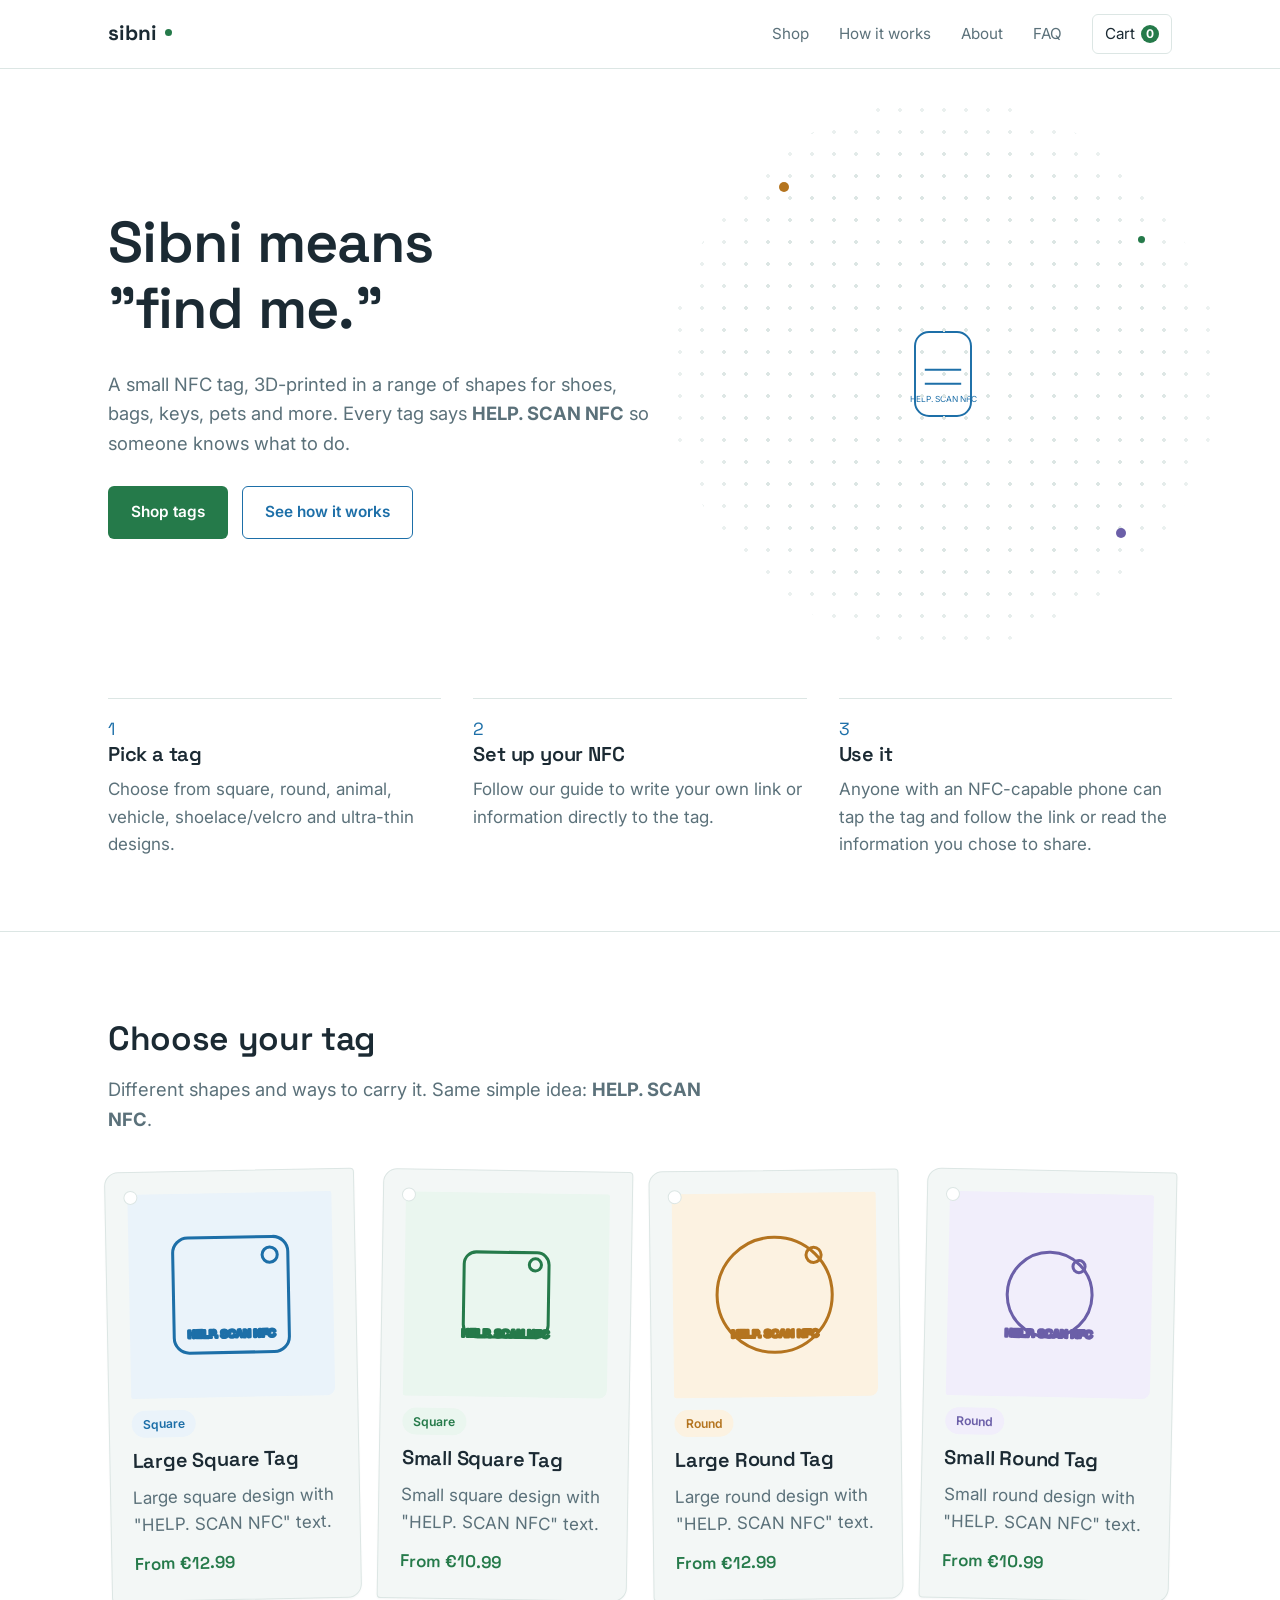
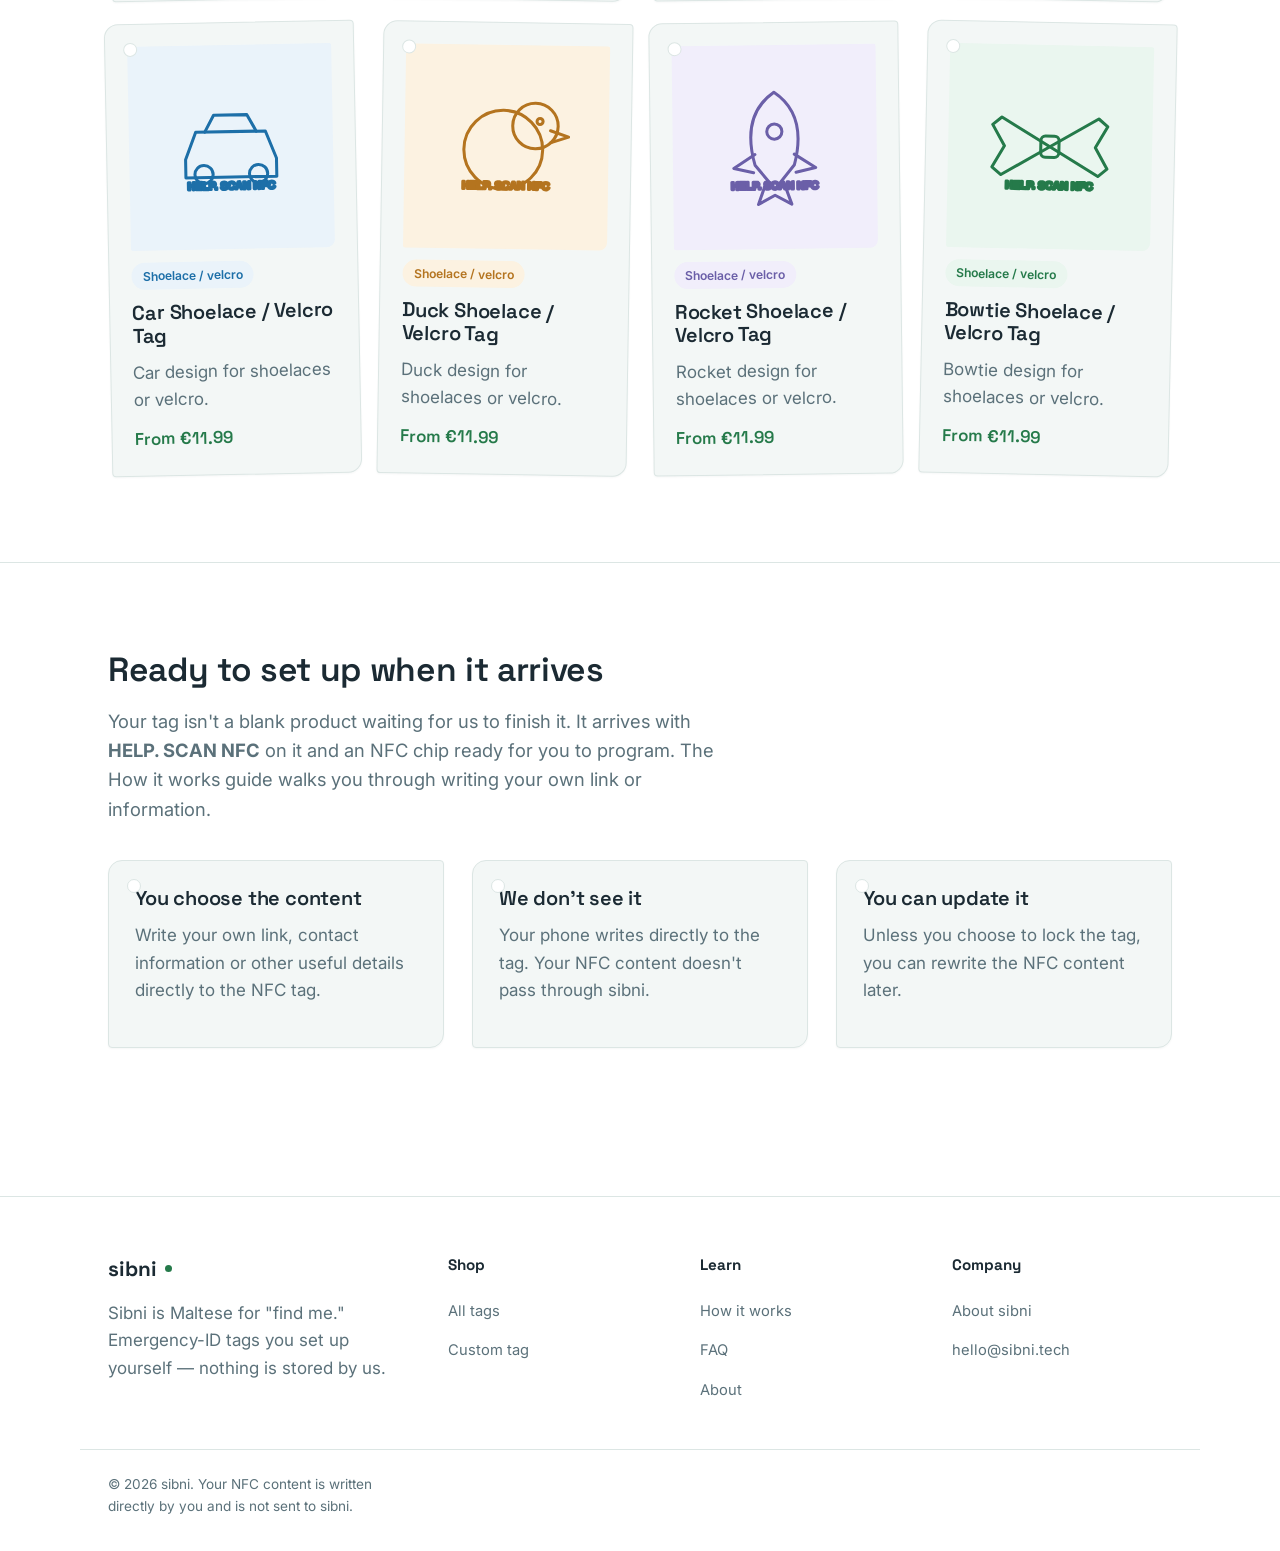
==== index.html @ 5ccbef4e "fixed theme" ====
<!doctype html>
<html lang="en">
<head>
<meta charset="utf-8"><meta name="viewport" content="width=device-width, initial-scale=1">
<title>sibni — emergency ID tags that find you</title>
<meta name="description" content="3D-printed emergency NFC tags in a range of shapes and attachment styles. Set up your own link or emergency information.">
<link rel="preconnect" href="https://fonts.googleapis.com">
<link href="https://fonts.googleapis.com/css2?family=Space+Grotesk:wght@500;600;700&family=Inter:wght@400;500;600;700&display=swap" rel="stylesheet">
<link rel="stylesheet" href="css/style.css"><link rel="stylesheet" href="css/sibni-update.css">
</head><body>
<header class="nav"><div class="wrap"><a href="index.html" class="wordmark">sibni<span class="dot"></span></a><button class="nav-toggle" aria-label="Toggle menu">☰</button>
<nav class="nav-links"><a href="products.html">Shop</a><a href="how-to.html">How it works</a><a href="about.html">About</a><a href="faq.html">FAQ</a><a href="cart.html" class="cart-link">Cart <span class="cart-count" data-cart-count>0</span></a></nav></div></header>

<section class="hero"><div class="wrap"><div>
<h1>Sibni means<br>"find me."</h1>
<p class="lede">A small NFC tag, 3D-printed in a range of shapes for shoes, bags, keys, pets and more. Every tag says <strong>HELP. SCAN NFC</strong> so someone knows what to do.</p>
<div class="hero-cta"><a href="products.html" class="btn btn-primary">Shop tags</a><a href="how-to.html" class="btn btn-ghost">See how it works</a></div>
</div><div class="hero-art" aria-hidden="true"><span class="hero-dot d1"></span><span class="hero-dot d2"></span><span class="hero-dot d3"></span><span class="ping-ring r1"></span><span class="ping-ring r2"></span><span class="ping-ring r3"></span>
<svg viewBox="0 0 100 100" width="140" height="140" stroke="currentColor" fill="none" stroke-width="1.4" style="color:var(--blue)"><rect x="30" y="20" width="40" height="60" rx="10"/><path d="M37 47 H63 M37 57 H63"/><text x="50" y="70" text-anchor="middle" font-size="6" fill="currentColor" stroke="none">HELP. SCAN NFC</text></svg>
</div></div></section>

<section class="section-tight"><div class="wrap"><ul class="steps-mini">
<li><div class="num">1</div><h3>Pick a tag</h3><p>Choose from square, round, animal, vehicle, shoelace/velcro and ultra-thin designs.</p></li>
<li><div class="num">2</div><h3>Set up your NFC</h3><p>Follow our guide to write your own link or information directly to the tag.</p></li>
<li><div class="num">3</div><h3>Use it</h3><p>Anyone with an NFC-capable phone can tap the tag and follow the link or read the information you chose to share.</p></li>
</ul></div></section><hr class="divider">

<section class="section"><div class="wrap"><h2>Choose your tag</h2><p class="lede" style="margin-bottom:36px;">Different shapes and ways to carry it. Same simple idea: <strong>HELP. SCAN NFC</strong>.</p><div class="tag-grid" id="home-product-grid"></div></div></section>

<hr class="divider"><section class="section"><div class="wrap"><h2>Ready to set up when it arrives</h2><p class="lede" style="margin-bottom:36px;">Your tag isn't a blank product waiting for us to finish it. It arrives with <strong>HELP. SCAN NFC</strong> on it and an NFC chip ready for you to program. The <a href="how-to.html">How it works</a> guide walks you through writing your own link or information.</p>
<div class="trust-grid"><div class="tag-card"><h3>You choose the content</h3><p>Write your own link, contact information or other useful details directly to the NFC tag.</p></div>
<div class="tag-card"><h3>We don't see it</h3><p>Your phone writes directly to the tag. Your NFC content doesn't pass through sibni.</p></div>
<div class="tag-card"><h3>You can update it</h3><p>Unless you choose to lock the tag, you can rewrite the NFC content later.</p></div></div></div></section>

<footer class="footer"><div class="wrap"><div><div class="wordmark">sibni<span class="dot"></span></div><p style="margin-top:14px; max-width:32ch;">Sibni is Maltese for "find me." Emergency-ID tags you set up yourself — nothing is stored by us.</p></div>
<div><h4>Shop</h4><ul><li><a href="products.html">All tags</a></li><li><a href="product.html?id=custom">Custom tag</a></li></ul></div>
<div><h4>Learn</h4><ul><li><a href="how-to.html">How it works</a></li><li><a href="faq.html">FAQ</a></li><li><a href="about.html">About</a></li></ul></div>
<div><h4>Company</h4><ul><li><a href="about.html">About sibni</a></li><li><a href="mailto:hello@sibni.tech">hello@sibni.tech</a></li></ul></div></div>
<div class="wrap foot-note">© 2026 sibni. Your NFC content is written directly by you and is not sent to sibni.</div></footer>
<script src="js/products.js"></script><script src="cart.js"></script>
<script>const grid=document.getElementById("home-product-grid");Object.entries(CATALOG).slice(0,8).forEach(([id,p])=>{grid.innerHTML+=`<a class="tag-card" href="product.html?id=${encodeURIComponent(id)}"><div class="art tint-${p.tint}">${productIcon(p.icon)}</div><span class="chip tint-${p.tint}">${p.badge}</span><h3>${p.name}</h3><p style="margin:0;">${p.tagline}</p><span class="price">From ${money(Math.min(...p.options.map(o=>o.price)))}</span></a>`});</script>
</body></html>
---- css/style.css ----
:root{--ink:#fff;--panel:#f3f7f6;--panel-2:#e7f1ee;--line:#dce6e4;--text:#1b2a33;--text-dim:#5b717a;--signal:#257a4a;--signal-ink:#fff;--blue:#1d6fa8;--danger:#c1382c;--danger-bg:#fdeceb;--tint-blue-bg:#eaf3fa;--tint-blue-fg:#1d6fa8;--tint-green-bg:#eaf6ef;--tint-green-fg:#257a4a;--tint-amber-bg:#fcf2e1;--tint-amber-fg:#b4741f;--tint-violet-bg:#f1eefb;--tint-violet-fg:#6b5fa8;--font-head:'Space Grotesk',system-ui,sans-serif;--font-body:'Inter',system-ui,sans-serif;--max:1120px}
*{box-sizing:border-box}html{scroll-behavior:smooth}body{margin:0;background:var(--ink);color:var(--text);font-family:var(--font-body);font-size:17px;line-height:1.6;-webkit-font-smoothing:antialiased}img,svg{max-width:100%;display:block}a{color:inherit;text-decoration:none}ul{margin:0;padding:0;list-style:none}button{font-family:inherit;cursor:pointer}h1,h2,h3{font-family:var(--font-head);font-weight:600;line-height:1.15;margin:0 0 .5em;letter-spacing:-.01em}h1{font-size:clamp(2.4rem,5vw,3.6rem)}h2{font-size:clamp(1.6rem,3vw,2.1rem)}h3{font-size:1.25rem}p{margin:0 0 1em;color:var(--text-dim)}.lede{font-size:1.15rem;color:var(--text-dim);max-width:52ch}.wrap{max-width:var(--max);margin:0 auto;padding:0 28px}.section{padding:88px 0}.section-tight{padding:56px 0}.divider{border:0;border-top:1px solid var(--line);margin:0}
a:focus-visible,button:focus-visible,input:focus-visible{outline:2px solid var(--signal);outline-offset:3px}
.btn{display:inline-flex;align-items:center;gap:.5em;padding:13px 22px;border-radius:6px;font-weight:600;font-size:.96rem;border:1px solid transparent}.btn-primary{background:var(--signal);color:var(--signal-ink)}.btn-primary:hover{background:#2f9159}.btn-ghost{background:transparent;border-color:var(--blue);color:var(--blue)}.btn-ghost:hover{background:var(--panel-2)}.btn-block{width:100%;justify-content:center}.btn[disabled]{opacity:.5;cursor:not-allowed}
.nav{position:sticky;top:0;z-index:50;background:rgba(255,255,255,.92);backdrop-filter:blur(6px);border-bottom:1px solid var(--line)}.nav .wrap{display:flex;align-items:center;justify-content:space-between;height:68px}.wordmark{font-family:var(--font-head);font-size:1.3rem;font-weight:700;display:flex;align-items:baseline;gap:8px}.wordmark .dot{width:7px;height:7px;border-radius:50%;background:var(--signal);display:inline-block;transform:translateY(-4px)}.nav-links{display:flex;gap:30px;align-items:center}.nav-links a{color:var(--text-dim);font-size:.95rem}.nav-links a:hover{color:var(--blue)}.cart-link{display:flex;align-items:center;gap:6px;color:var(--text)!important;border:1px solid var(--line);padding:7px 12px;border-radius:6px}.cart-count{background:var(--signal);color:var(--signal-ink);font-size:.75rem;font-weight:700;min-width:18px;height:18px;border-radius:9px;display:flex;align-items:center;justify-content:center;padding:0 5px}.nav-toggle{display:none;background:none;border:0;color:var(--text);font-size:1.1rem}
.hero{padding:76px 0 40px}.hero .wrap{display:grid;grid-template-columns:1.1fr .9fr;gap:48px;align-items:center}.hero-cta{display:flex;gap:14px;margin-top:28px;flex-wrap:wrap}.hero-art{position:relative;aspect-ratio:1/1;display:flex;align-items:center;justify-content:center}.hero-art:before{content:"";position:absolute;inset:-10%;background-image:radial-gradient(var(--line) 1.6px,transparent 1.6px);background-size:22px 22px;border-radius:50%;-webkit-mask-image:radial-gradient(circle,black 55%,transparent 88%);mask-image:radial-gradient(circle,black 55%,transparent 88%)}.hero-dot{position:absolute;width:10px;height:10px;border-radius:50%}.hero-dot.d1{top:8%;left:14%;background:var(--tint-amber-fg)}.hero-dot.d2{bottom:14%;right:10%;background:var(--tint-violet-fg)}.hero-dot.d3{top:20%;right:6%;width:7px;height:7px;background:var(--signal)}.ping-ring{position:absolute;border:1px solid var(--blue);border-radius:50%;opacity:0;animation:ping 3.2s ease-out infinite}.ping-ring.r1,.ping-ring.r2,.ping-ring.r3{width:120px;height:120px}.ping-ring.r2{animation-delay:1.05s}.ping-ring.r3{animation-delay:2.1s}@keyframes ping{0%{transform:scale(1);opacity:.55}100%{transform:scale(3.4);opacity:0}}
.steps-mini{display:grid;grid-template-columns:repeat(3,1fr);gap:32px}.steps-mini li{border-top:1px solid var(--line);padding-top:16px}.steps-mini .num{font-family:var(--font-head);color:var(--blue);font-size:1.1rem}
.tint-blue{background:var(--tint-blue-bg);color:var(--tint-blue-fg)}.tint-green{background:var(--tint-green-bg);color:var(--tint-green-fg)}.tint-amber{background:var(--tint-amber-bg);color:var(--tint-amber-fg)}.tint-violet{background:var(--tint-violet-bg);color:var(--tint-violet-fg)}.chip{display:inline-flex;align-items:center;width:fit-content;padding:4px 11px;border-radius:999px;font-size:.76rem;font-weight:600}
.tag-grid{display:grid;grid-template-columns:repeat(4,1fr);gap:22px}.tag-card{position:relative;background:var(--panel);border:1px solid var(--line);border-radius:14px 4px 14px 4px;padding:22px;display:flex;flex-direction:column;gap:12px;box-shadow:0 1px 2px rgba(27,42,51,.04);transition:border-color .15s,transform .15s,box-shadow .15s}.tag-card:hover{border-color:var(--signal);transform:translateY(-2px);box-shadow:0 10px 24px rgba(27,42,51,.08)}.tag-card:before{content:"";position:absolute;top:18px;left:18px;width:12px;height:12px;border-radius:50%;background:var(--ink);border:1px solid var(--line)}.tag-card .art{aspect-ratio:4/3;border-radius:8px 2px 8px 2px;display:flex;align-items:center;justify-content:center;padding:26px}.tag-card .art svg{width:100%;height:100%}.tag-card h3{margin:0}.tag-card .price{font-family:var(--font-head);color:var(--signal);font-weight:600}.tag-grid .tag-card:nth-child(4n+1){transform:rotate(-1.1deg)}.tag-grid .tag-card:nth-child(4n+2){transform:rotate(.9deg)}.tag-grid .tag-card:nth-child(4n+3){transform:rotate(-.7deg)}.tag-grid .tag-card:nth-child(4n+4){transform:rotate(1.2deg)}.tag-grid .tag-card:hover{transform:rotate(0) translateY(-3px)}
.product-detail{display:grid;grid-template-columns:1fr 1fr;gap:56px;align-items:start}.product-detail .art-big{background:var(--panel-2);border:1px solid var(--line);border-radius:16px 4px 16px 4px;aspect-ratio:1/1;display:flex;align-items:center;justify-content:center;padding:60px;color:var(--blue)}.spec-list{margin:22px 0}.spec-list li{display:flex;justify-content:space-between;padding:10px 0;border-top:1px solid var(--line);font-size:.95rem}.spec-list li span:first-child{color:var(--text-dim)}.qty-row{display:flex;align-items:center;gap:14px;margin:22px 0}.qty-control{display:flex;align-items:center;border:1px solid var(--line);border-radius:6px}.qty-control button{background:none;border:0;color:var(--text);width:36px;height:36px;font-size:1.1rem}.qty-control input{width:44px;text-align:center;background:none;border:0;color:var(--text);font-size:1rem}
.callout{border-left:3px solid var(--blue);background:var(--panel);padding:18px 22px;border-radius:0 8px 8px 0;margin:24px 0}.callout.danger{border-left-color:var(--danger);background:var(--danger-bg)}.callout h3{font-size:1rem;margin-bottom:6px}.callout p{margin:0;color:var(--text)}
.sequence{display:flex;flex-direction:column}.seq-step{display:grid;grid-template-columns:64px 1fr;gap:24px;padding:32px 0;border-top:1px solid var(--line)}.seq-step:last-child{border-bottom:1px solid var(--line)}.seq-step .idx{font-family:var(--font-head);font-size:1.6rem;color:var(--blue)}
.faq-item{border-top:1px solid var(--line);padding:20px 0}.faq-item summary{cursor:pointer;font-weight:600;font-family:var(--font-head);font-size:1.02rem;list-style:none;display:flex;justify-content:space-between;align-items:center}.faq-item summary::-webkit-details-marker{display:none}.faq-item summary:after{content:"+";color:var(--blue);font-size:1.3rem}.faq-item[open] summary:after{content:"–"}.faq-item p{margin-top:12px}.faq-list{border-bottom:1px solid var(--line)}
.cart-item{display:grid;grid-template-columns:64px 1fr auto auto;gap:18px;align-items:center;padding:18px 0;border-top:1px solid var(--line)}.cart-item .thumb{width:64px;height:64px;background:var(--panel-2);border-radius:6px 2px 6px 2px;display:flex;align-items:center;justify-content:center;padding:10px;color:var(--blue)}.cart-summary{background:var(--panel);border:1px solid var(--line);border-radius:12px;padding:24px;position:sticky;top:92px;box-shadow:0 1px 2px rgba(27,42,51,.04)}.cart-summary .row{display:flex;justify-content:space-between;padding:8px 0}.remove-link{color:var(--text-dim);font-size:.85rem}.remove-link:hover{color:var(--danger)}.empty-state{text-align:center;padding:60px 0;color:var(--text-dim)}.cart-page-grid{display:grid;grid-template-columns:1fr 320px;gap:44px;align-items:start}
.trust-grid{display:grid;grid-template-columns:repeat(3,1fr);gap:28px}.trust-grid .tag-card{padding:26px}.footer{border-top:1px solid var(--line);padding:56px 0 34px;margin-top:60px}.footer .wrap{display:grid;grid-template-columns:1.4fr 1fr 1fr 1fr;gap:32px}.footer h4{font-family:var(--font-head);font-size:.95rem;margin:0 0 14px;color:var(--text)}.footer li{padding:6px 0}.footer a{color:var(--text-dim);font-size:.92rem}.footer a:hover{color:var(--text)}.footer .foot-note{margin-top:40px;padding-top:24px;border-top:1px solid var(--line);color:var(--text-dim);font-size:.85rem}
@media(max-width:960px){.tag-grid{grid-template-columns:repeat(2,1fr)}}@media(max-width:820px){.hero .wrap{grid-template-columns:1fr}.hero-art{order:-1;max-width:260px;margin:0 auto}.product-detail{grid-template-columns:1fr}}@media(max-width:760px){.nav-links{position:absolute;top:68px;left:0;right:0;background:var(--ink);border-bottom:1px solid var(--line);box-shadow:0 8px 20px rgba(27,42,51,.08);flex-direction:column;align-items:flex-start;gap:0;padding:8px 28px 20px;display:none}.nav-links.open{display:flex}.nav-links a,.nav-links .cart-link{width:100%;padding:12px 0;border:0}.nav-toggle{display:block}.cart-page-grid{grid-template-columns:1fr}.trust-grid{grid-template-columns:1fr}.footer .wrap{grid-template-columns:1fr 1fr}}@media(max-width:700px){.steps-mini{grid-template-columns:1fr}}@media(max-width:600px){.seq-step{grid-template-columns:40px 1fr;gap:16px}.seq-step .idx{font-size:1.2rem}}@media(max-width:560px){.tag-grid{grid-template-columns:1fr}.tag-grid .tag-card{transform:none}.tag-grid .tag-card:hover{transform:translateY(-3px)}}@media(prefers-reduced-motion:reduce){*{animation:none!important;transition:none!important}}
---- css/sibni-update.css ----
/* SIBNI catalogue update styles */
.product-price{
  font-family:var(--font-head);
  color:var(--signal);
  font-size:1.4rem;
  font-weight:600;
}
.product-option-group{ margin:24px 0; }
.product-option-group > strong{ display:block; margin-bottom:10px; font-family:var(--font-head); }
.product-options{ display:flex; gap:10px; flex-wrap:wrap; }
.product-option{
  display:flex; justify-content:space-between; gap:22px; align-items:center;
  min-width:190px; padding:12px 15px; border:1px solid var(--line);
  border-radius:8px; background:var(--ink); color:var(--text);
}
.product-option:hover{ border-color:var(--blue); }
.product-option.selected{ border-color:var(--signal); box-shadow:0 0 0 2px rgba(37,122,74,.12); }
.product-option span:last-child{ font-family:var(--font-head); font-weight:600; color:var(--signal); }
@media(max-width:560px){
  .product-option{ width:100%; }
}
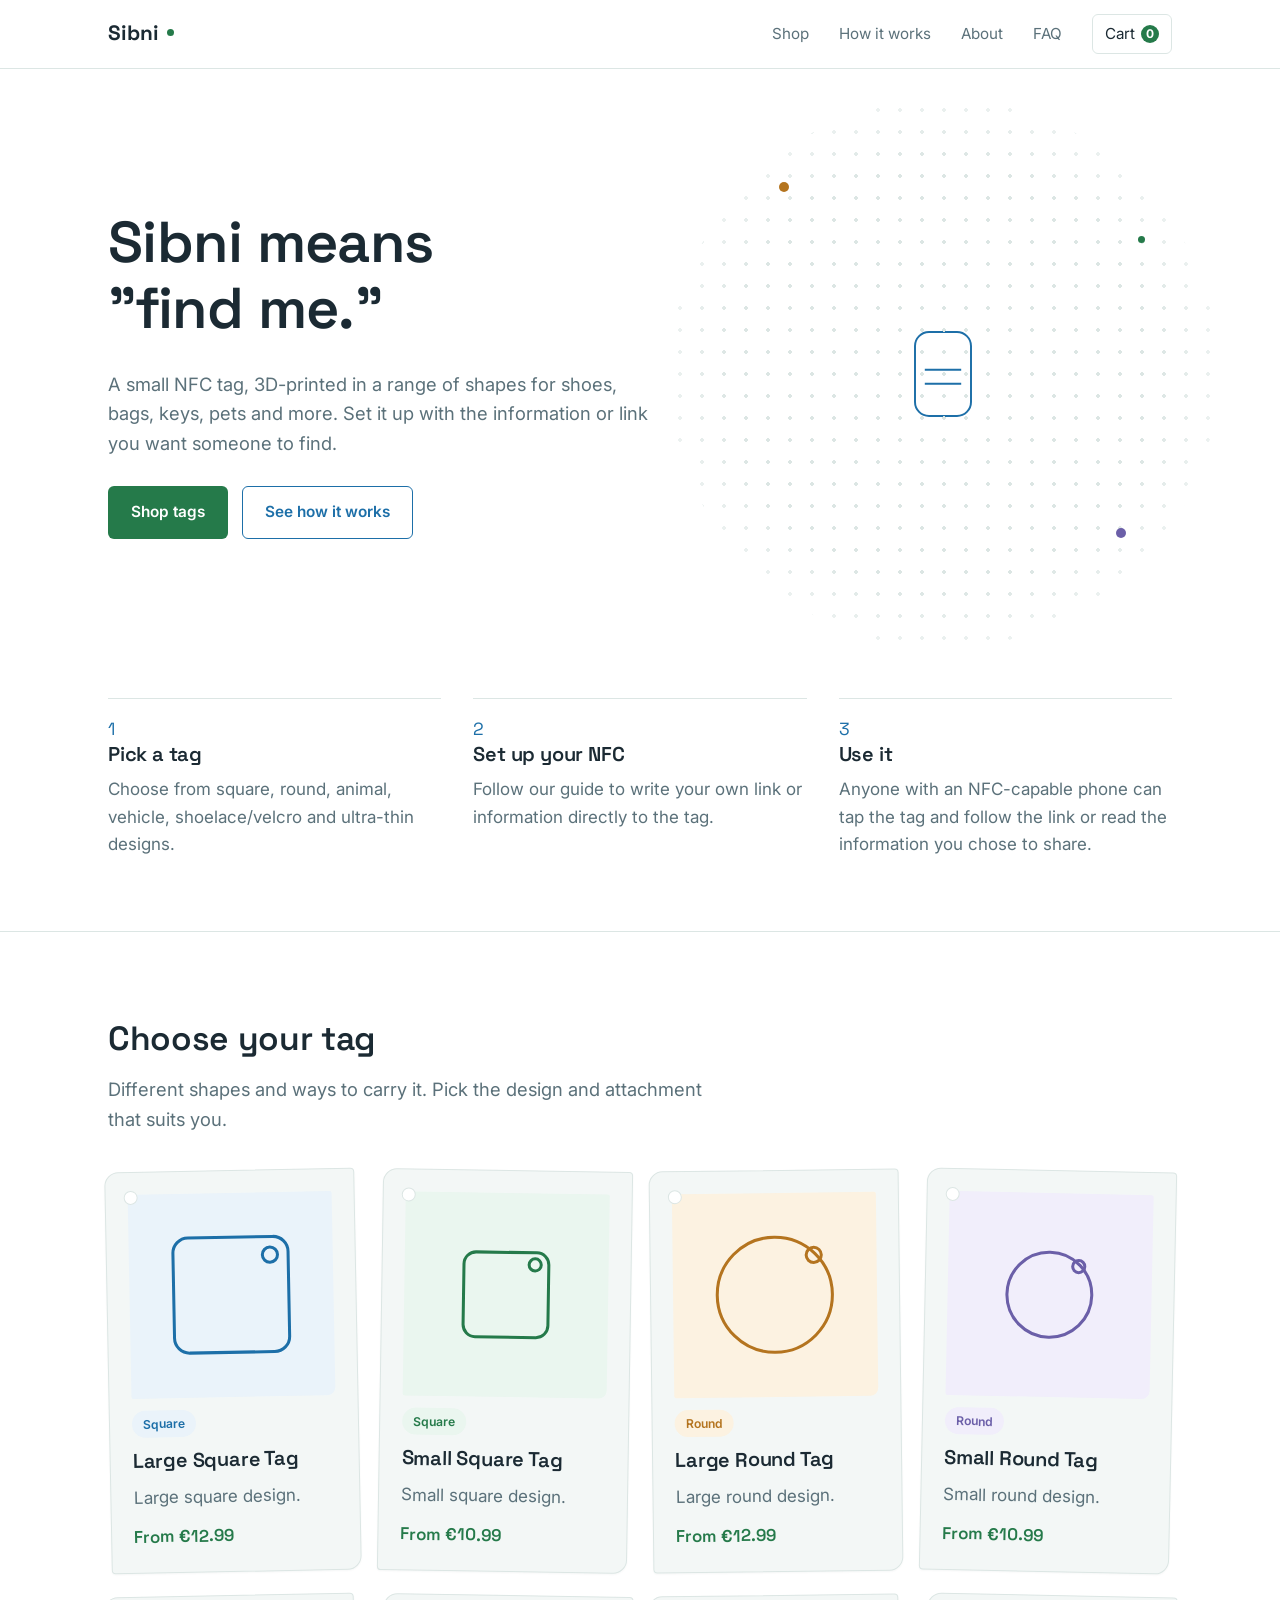
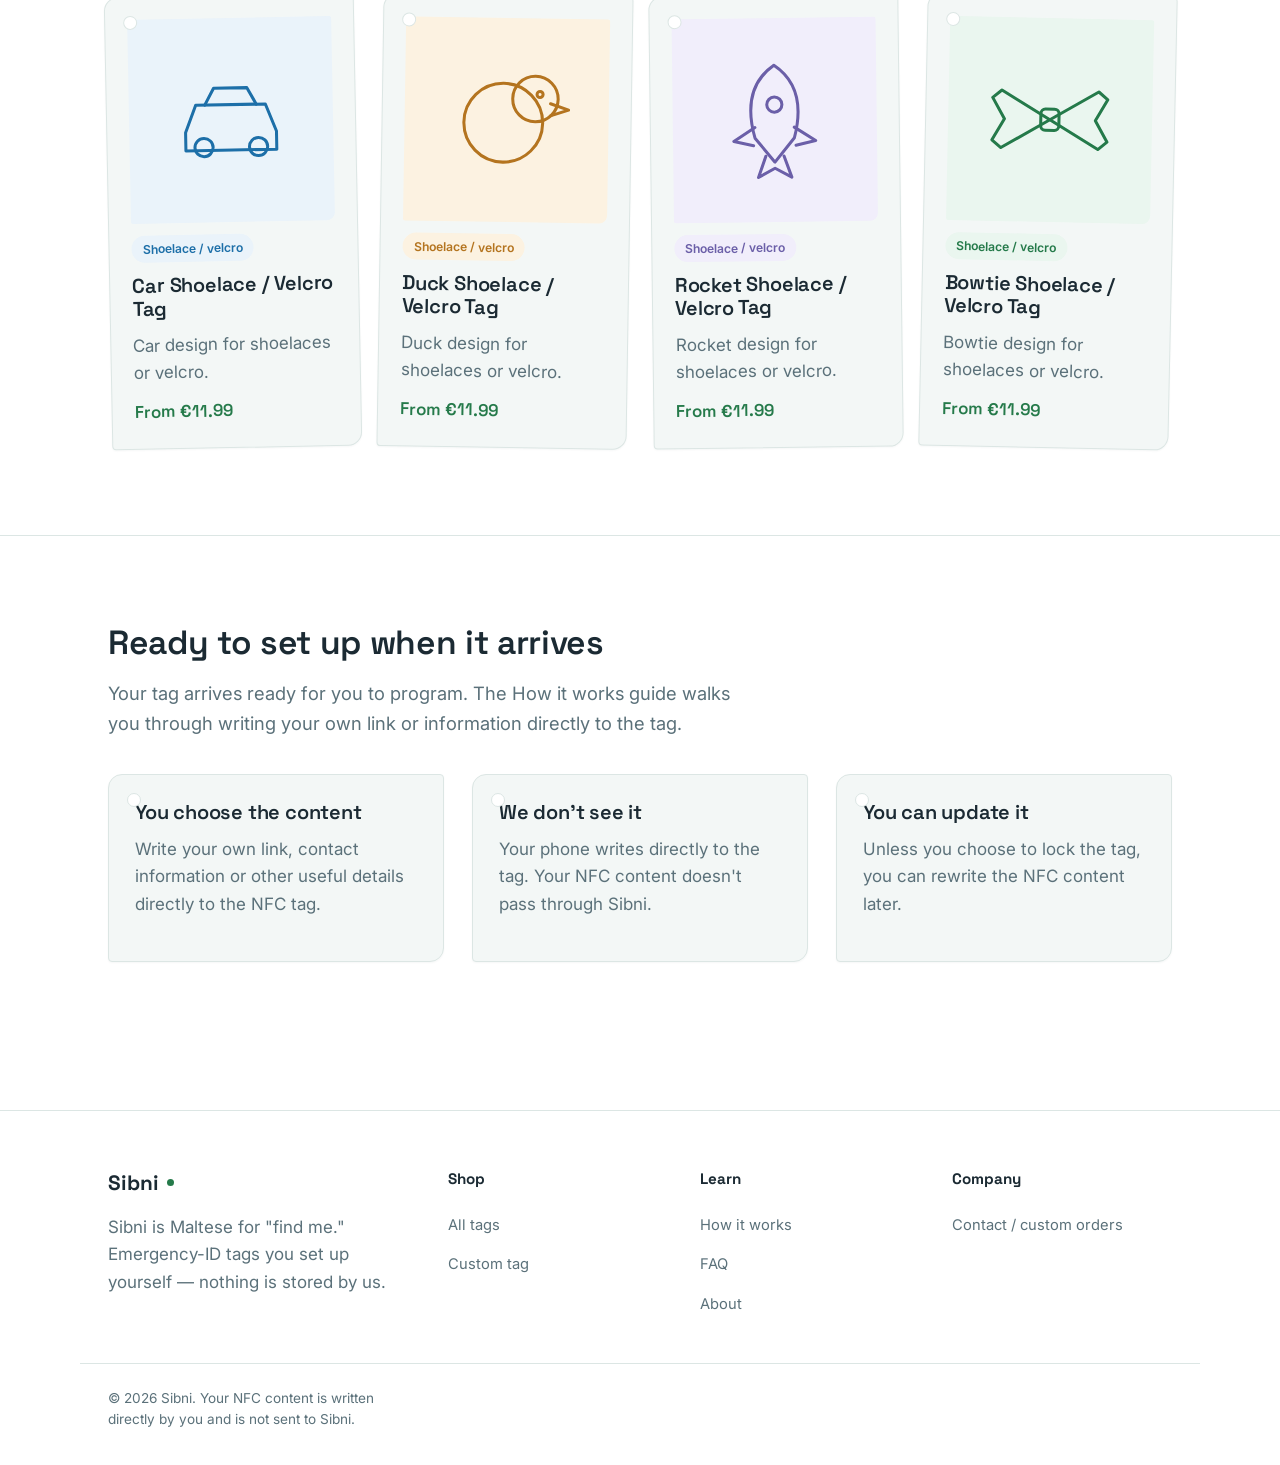
==== commit f64e0f57: "various updates" ====
--- a/index.html
+++ b/index.html
@@ -2,21 +2,21 @@
 <html lang="en">
 <head>
 <meta charset="utf-8"><meta name="viewport" content="width=device-width, initial-scale=1">
-<title>sibni — emergency ID tags that find you</title>
+<title>Sibni — emergency ID tags that find you</title>
 <meta name="description" content="3D-printed emergency NFC tags in a range of shapes and attachment styles. Set up your own link or emergency information.">
 <link rel="preconnect" href="https://fonts.googleapis.com">
 <link href="https://fonts.googleapis.com/css2?family=Space+Grotesk:wght@500;600;700&family=Inter:wght@400;500;600;700&display=swap" rel="stylesheet">
 <link rel="stylesheet" href="css/style.css"><link rel="stylesheet" href="css/sibni-update.css">
 </head><body>
-<header class="nav"><div class="wrap"><a href="index.html" class="wordmark">sibni<span class="dot"></span></a><button class="nav-toggle" aria-label="Toggle menu">☰</button>
+<header class="nav"><div class="wrap"><a href="index.html" class="wordmark">Sibni<span class="dot"></span></a><button class="nav-toggle" aria-label="Toggle menu">☰</button>
 <nav class="nav-links"><a href="products.html">Shop</a><a href="how-to.html">How it works</a><a href="about.html">About</a><a href="faq.html">FAQ</a><a href="cart.html" class="cart-link">Cart <span class="cart-count" data-cart-count>0</span></a></nav></div></header>
 
 <section class="hero"><div class="wrap"><div>
 <h1>Sibni means<br>"find me."</h1>
-<p class="lede">A small NFC tag, 3D-printed in a range of shapes for shoes, bags, keys, pets and more. Every tag says <strong>HELP. SCAN NFC</strong> so someone knows what to do.</p>
+<p class="lede">A small NFC tag, 3D-printed in a range of shapes for shoes, bags, keys, pets and more. Set it up with the information or link you want someone to find.</p>
 <div class="hero-cta"><a href="products.html" class="btn btn-primary">Shop tags</a><a href="how-to.html" class="btn btn-ghost">See how it works</a></div>
 </div><div class="hero-art" aria-hidden="true"><span class="hero-dot d1"></span><span class="hero-dot d2"></span><span class="hero-dot d3"></span><span class="ping-ring r1"></span><span class="ping-ring r2"></span><span class="ping-ring r3"></span>
-<svg viewBox="0 0 100 100" width="140" height="140" stroke="currentColor" fill="none" stroke-width="1.4" style="color:var(--blue)"><rect x="30" y="20" width="40" height="60" rx="10"/><path d="M37 47 H63 M37 57 H63"/><text x="50" y="70" text-anchor="middle" font-size="6" fill="currentColor" stroke="none">HELP. SCAN NFC</text></svg>
+<svg viewBox="0 0 100 100" width="140" height="140" stroke="currentColor" fill="none" stroke-width="1.4" style="color:var(--blue)"><rect x="30" y="20" width="40" height="60" rx="10"/><path d="M37 47 H63 M37 57 H63"/></svg>
 </div></div></section>
 
 <section class="section-tight"><div class="wrap"><ul class="steps-mini">
@@ -25,18 +25,18 @@
 <li><div class="num">3</div><h3>Use it</h3><p>Anyone with an NFC-capable phone can tap the tag and follow the link or read the information you chose to share.</p></li>
 </ul></div></section><hr class="divider">
 
-<section class="section"><div class="wrap"><h2>Choose your tag</h2><p class="lede" style="margin-bottom:36px;">Different shapes and ways to carry it. Same simple idea: <strong>HELP. SCAN NFC</strong>.</p><div class="tag-grid" id="home-product-grid"></div></div></section>
+<section class="section"><div class="wrap"><h2>Choose your tag</h2><p class="lede" style="margin-bottom:36px;">Different shapes and ways to carry it. Pick the design and attachment that suits you.</p><div class="tag-grid" id="home-product-grid"></div></div></section>
 
-<hr class="divider"><section class="section"><div class="wrap"><h2>Ready to set up when it arrives</h2><p class="lede" style="margin-bottom:36px;">Your tag isn't a blank product waiting for us to finish it. It arrives with <strong>HELP. SCAN NFC</strong> on it and an NFC chip ready for you to program. The <a href="how-to.html">How it works</a> guide walks you through writing your own link or information.</p>
+<hr class="divider"><section class="section"><div class="wrap"><h2>Ready to set up when it arrives</h2><p class="lede" style="margin-bottom:36px;">Your tag arrives ready for you to program. The <a href="how-to.html">How it works</a> guide walks you through writing your own link or information directly to the tag.</p>
 <div class="trust-grid"><div class="tag-card"><h3>You choose the content</h3><p>Write your own link, contact information or other useful details directly to the NFC tag.</p></div>
-<div class="tag-card"><h3>We don't see it</h3><p>Your phone writes directly to the tag. Your NFC content doesn't pass through sibni.</p></div>
+<div class="tag-card"><h3>We don't see it</h3><p>Your phone writes directly to the tag. Your NFC content doesn't pass through Sibni.</p></div>
 <div class="tag-card"><h3>You can update it</h3><p>Unless you choose to lock the tag, you can rewrite the NFC content later.</p></div></div></div></section>
 
-<footer class="footer"><div class="wrap"><div><div class="wordmark">sibni<span class="dot"></span></div><p style="margin-top:14px; max-width:32ch;">Sibni is Maltese for "find me." Emergency-ID tags you set up yourself — nothing is stored by us.</p></div>
+<footer class="footer"><div class="wrap"><div><div class="wordmark">Sibni<span class="dot"></span></div><p style="margin-top:14px; max-width:32ch;">Sibni is Maltese for "find me." Emergency-ID tags you set up yourself — nothing is stored by us.</p></div>
 <div><h4>Shop</h4><ul><li><a href="products.html">All tags</a></li><li><a href="product.html?id=custom">Custom tag</a></li></ul></div>
 <div><h4>Learn</h4><ul><li><a href="how-to.html">How it works</a></li><li><a href="faq.html">FAQ</a></li><li><a href="about.html">About</a></li></ul></div>
-<div><h4>Company</h4><ul><li><a href="about.html">About sibni</a></li><li><a href="mailto:hello@sibni.tech">hello@sibni.tech</a></li></ul></div></div>
-<div class="wrap foot-note">© 2026 sibni. Your NFC content is written directly by you and is not sent to sibni.</div></footer>
+<div><h4>Company</h4><ul><li><a href="contact.html">Contact / custom orders</a></li></ul></div></div>
+<div class="wrap foot-note">© 2026 Sibni. Your NFC content is written directly by you and is not sent to Sibni.</div></footer>
 <script src="js/products.js"></script><script src="cart.js"></script>
 <script>const grid=document.getElementById("home-product-grid");Object.entries(CATALOG).slice(0,8).forEach(([id,p])=>{grid.innerHTML+=`<a class="tag-card" href="product.html?id=${encodeURIComponent(id)}"><div class="art tint-${p.tint}">${productIcon(p.icon)}</div><span class="chip tint-${p.tint}">${p.badge}</span><h3>${p.name}</h3><p style="margin:0;">${p.tagline}</p><span class="price">From ${money(Math.min(...p.options.map(o=>o.price)))}</span></a>`});</script>
 </body></html>
--- a/css/sibni-update.css
+++ b/css/sibni-update.css
@@ -19,3 +19,6 @@
 @media(max-width:560px){
   .product-option{ width:100%; }
 }
+
+/* Online contact/custom-order form */
+.sibni-form{display:grid;gap:18px;margin-top:30px;padding:28px;background:var(--panel);border:1px solid var(--line);border-radius:14px 4px 14px 4px}.sibni-form label{display:grid;gap:8px;font-weight:600}.sibni-form label>span{font-size:.92rem}.sibni-form input,.sibni-form select,.sibni-form textarea{width:100%;box-sizing:border-box;border:1px solid var(--line);border-radius:6px;background:var(--bg);color:var(--text);font:inherit;padding:12px 13px}.sibni-form textarea{resize:vertical;min-height:150px}.sibni-form input:focus,.sibni-form select:focus,.sibni-form textarea:focus{outline:2px solid var(--signal);outline-offset:2px;border-color:var(--signal)}.form-grid{display:grid;grid-template-columns:1fr 1fr;gap:18px}.form-note{font-size:.9rem;color:var(--text-dim);margin:0}.honeypot{position:absolute!important;left:-10000px!important;width:1px!important;height:1px!important;opacity:0!important}@media(max-width:600px){.form-grid{grid-template-columns:1fr}}
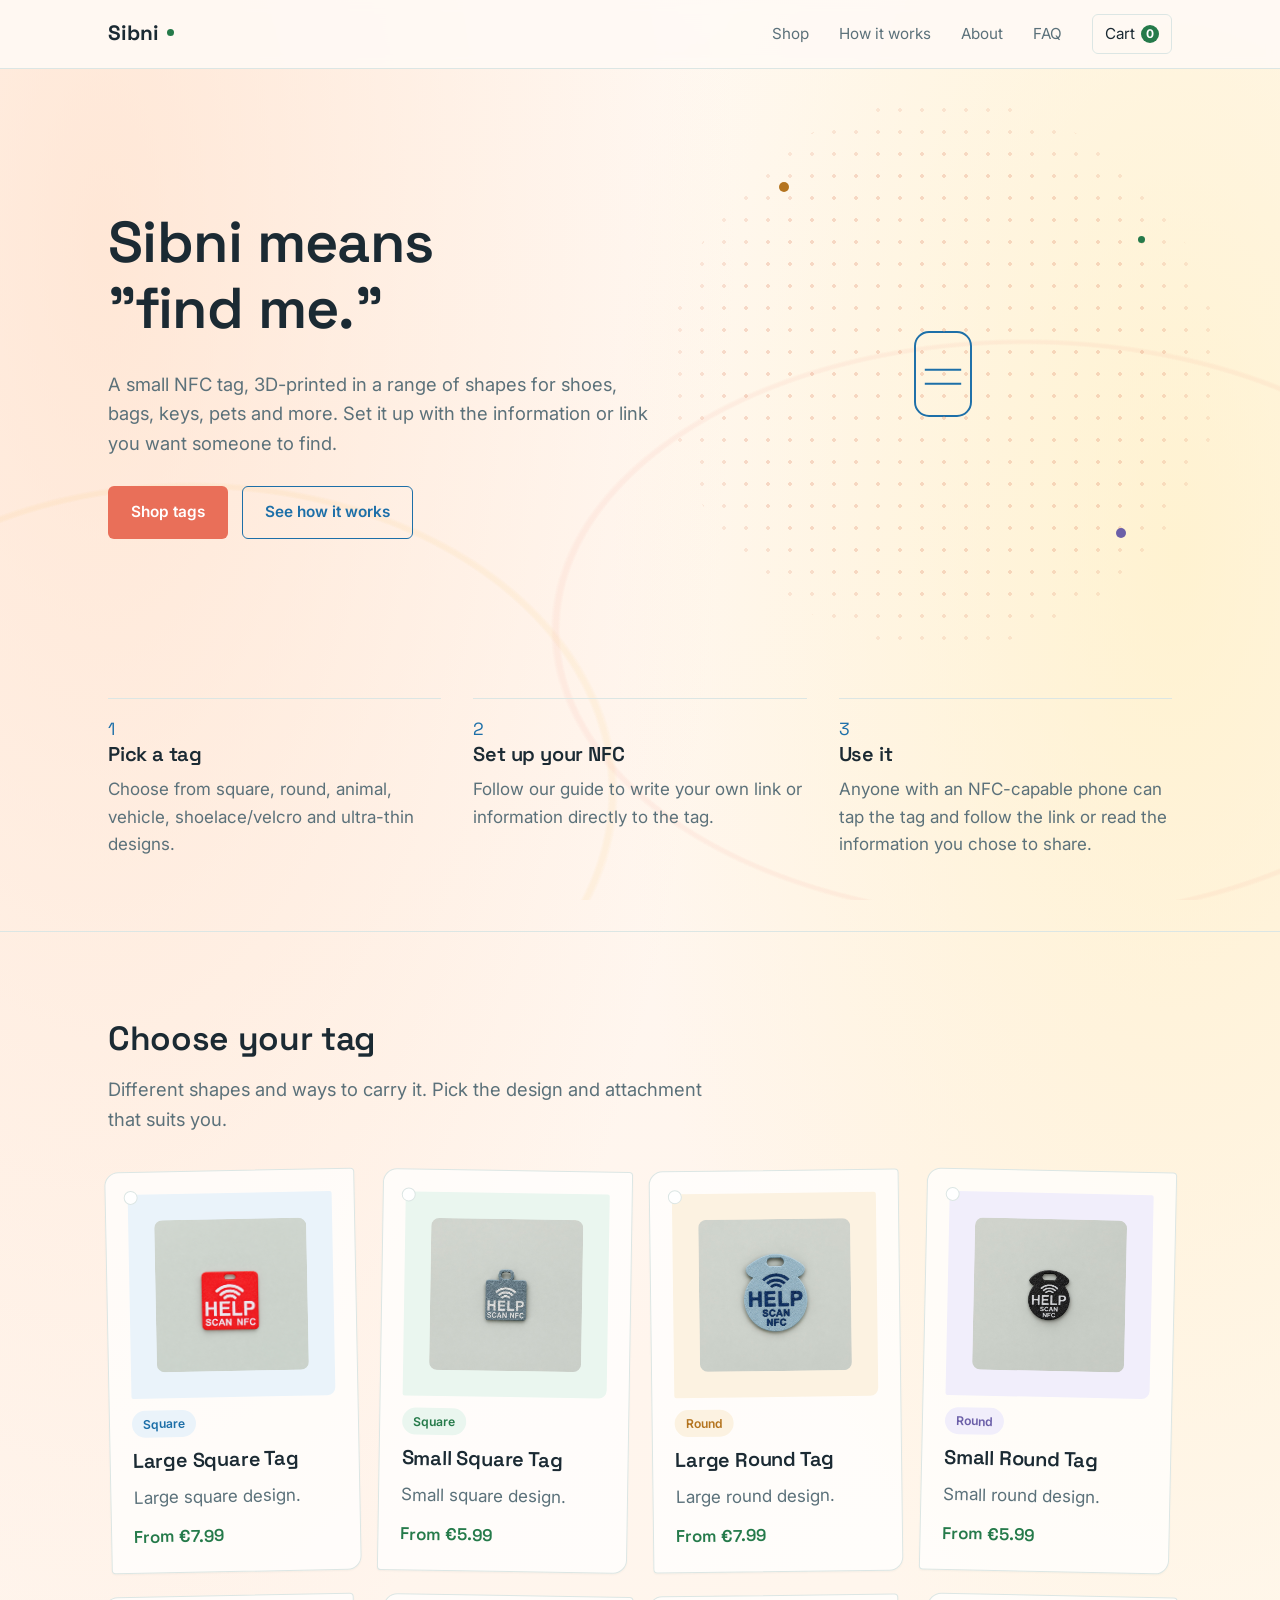
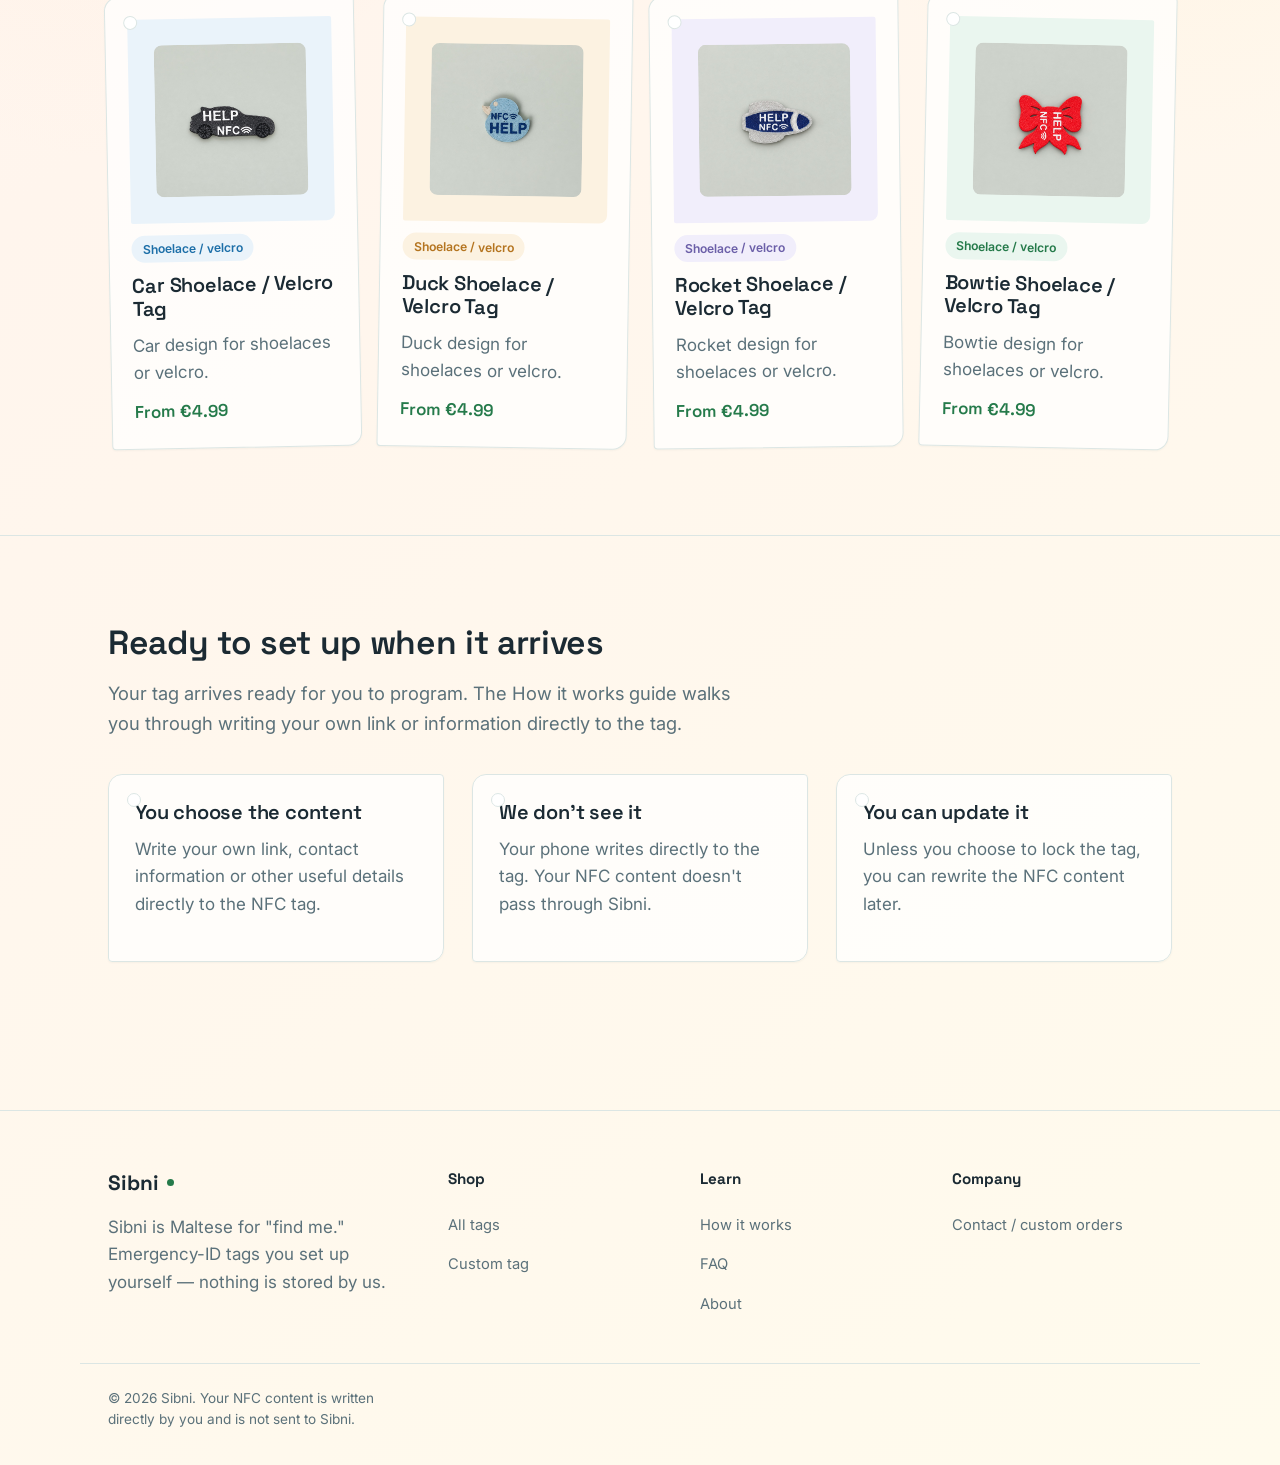
==== commit 8c4cc103: "improvements" ====
--- a/index.html
+++ b/index.html
@@ -1,6 +1,17 @@
 <!doctype html>
 <html lang="en">
 <head>
+    <!-- Standard Browser Favicons -->
+<link rel="icon" type="image/png" sizes="16x16" href="favicon/Sibni_16x16.png">
+<link rel="icon" type="image/png" sizes="32x32" href="favicon/Sibni_32x32.png">
+
+<!-- Apple Touch Icon (iOS Home Screen) -->
+<link rel="apple-touch-icon" sizes="180x180" href="favicon/Sibni_180x180.png">
+
+<!-- Android / PWA Icons (if created) -->
+<link rel="icon" type="image/png" sizes="192x192" href="favicon/Sibni_192x192.png">
+
+
 <meta charset="utf-8"><meta name="viewport" content="width=device-width, initial-scale=1">
 <title>Sibni — emergency ID tags that find you</title>
 <meta name="description" content="3D-printed emergency NFC tags in a range of shapes and attachment styles. Set up your own link or emergency information.">
@@ -38,5 +49,5 @@
 <div><h4>Company</h4><ul><li><a href="contact.html">Contact / custom orders</a></li></ul></div></div>
 <div class="wrap foot-note">© 2026 Sibni. Your NFC content is written directly by you and is not sent to Sibni.</div></footer>
 <script src="js/products.js"></script><script src="cart.js"></script>
-<script>const grid=document.getElementById("home-product-grid");Object.entries(CATALOG).slice(0,8).forEach(([id,p])=>{grid.innerHTML+=`<a class="tag-card" href="product.html?id=${encodeURIComponent(id)}"><div class="art tint-${p.tint}">${productIcon(p.icon)}</div><span class="chip tint-${p.tint}">${p.badge}</span><h3>${p.name}</h3><p style="margin:0;">${p.tagline}</p><span class="price">From ${money(Math.min(...p.options.map(o=>o.price)))}</span></a>`});</script>
+<script>const grid=document.getElementById("home-product-grid");Object.entries(CATALOG).slice(0,8).forEach(([id,p])=>{grid.innerHTML+=`<a class="tag-card" href="product.html?id=${encodeURIComponent(id)}"><div class="art tint-${p.tint}">${p.photos && p.photos.length ? `<img class="card-photo" src="${p.photos[0]}" alt="${p.name}" loading="lazy" onerror="this.replaceWith(document.createTextNode(''));">` : productIcon(p.icon)}</div><span class="chip tint-${p.tint}">${p.badge}</span><h3>${p.name}</h3><p style="margin:0;">${p.tagline}</p><span class="price">From ${money(Math.min(...p.options.map(o=>o.price)))}</span></a>`});</script>
 </body></html>
--- a/css/sibni-update.css
+++ b/css/sibni-update.css
@@ -22,3 +22,99 @@
 
 /* Online contact/custom-order form */
 .sibni-form{display:grid;gap:18px;margin-top:30px;padding:28px;background:var(--panel);border:1px solid var(--line);border-radius:14px 4px 14px 4px}.sibni-form label{display:grid;gap:8px;font-weight:600}.sibni-form label>span{font-size:.92rem}.sibni-form input,.sibni-form select,.sibni-form textarea{width:100%;box-sizing:border-box;border:1px solid var(--line);border-radius:6px;background:var(--bg);color:var(--text);font:inherit;padding:12px 13px}.sibni-form textarea{resize:vertical;min-height:150px}.sibni-form input:focus,.sibni-form select:focus,.sibni-form textarea:focus{outline:2px solid var(--signal);outline-offset:2px;border-color:var(--signal)}.form-grid{display:grid;grid-template-columns:1fr 1fr;gap:18px}.form-note{font-size:.9rem;color:var(--text-dim);margin:0}.honeypot{position:absolute!important;left:-10000px!important;width:1px!important;height:1px!important;opacity:0!important}@media(max-width:600px){.form-grid{grid-template-columns:1fr}}
+
+/* Product customisation and grouped catalogue */
+.product-select{width:100%;padding:12px 13px;border:1px solid var(--line);border-radius:8px;background:var(--ink);color:var(--text);font:inherit;}
+.product-select:focus{outline:2px solid var(--signal);outline-offset:2px;border-color:var(--signal)}
+.option-help{font-size:.88rem;color:var(--text-dim);margin:7px 0 0}
+.urgency-options{display:grid;grid-template-columns:1fr 1fr;gap:10px}
+.urgency-option{display:flex;flex-direction:column;align-items:flex-start;text-align:left;gap:4px;padding:13px 15px;border:1px solid var(--line);border-radius:8px;background:var(--ink);color:var(--text)}
+.urgency-option:hover{border-color:var(--blue)}
+.urgency-option.selected{border-color:var(--signal);box-shadow:0 0 0 2px rgba(37,122,74,.12)}
+.urgency-option span{font-family:var(--font-head);font-weight:600}
+.urgency-option small{font-size:.82rem;line-height:1.4;color:var(--text-dim)}
+.delivery-note{margin-top:12px;padding:12px 14px;background:var(--panel);border-left:3px solid var(--blue);border-radius:0 6px 6px 0;font-size:.9rem}
+.product-group{margin-bottom:72px}.product-group:last-child{margin-bottom:0}
+.product-group-heading{display:flex;justify-content:space-between;align-items:end;margin-bottom:24px;border-bottom:1px solid var(--line);padding-bottom:16px}.product-group-heading h2{margin:0 0 6px}.product-group-heading .lede{margin:0;max-width:65ch;font-size:1rem}
+.cart-options{display:flex;gap:8px;flex-wrap:wrap;margin-top:6px}.cart-options span{font-size:.78rem;color:var(--text-dim);background:var(--panel);border:1px solid var(--line);padding:3px 7px;border-radius:999px}
+.checkout-row{display:flex;justify-content:space-between;gap:18px;padding:10px 0}.checkout-row small{display:block;color:var(--text-dim);font-size:.82rem;margin-top:2px}
+@media(max-width:700px){.urgency-options{grid-template-columns:1fr}.product-group{margin-bottom:54px}}
+
+
+/* Colour combination selector */
+.colour-combo-options{display:grid;grid-template-columns:1fr;gap:9px}
+.colour-combo{display:flex;align-items:center;gap:12px;width:100%;padding:11px 13px;border:1px solid var(--line);border-radius:8px;background:var(--ink);color:var(--text);text-align:left;cursor:pointer;transition:border-color .15s,box-shadow .15s,background .15s}
+.colour-combo:hover{border-color:var(--blue)}
+.colour-combo.selected{border-color:var(--signal);box-shadow:0 0 0 2px rgba(37,122,74,.12);background:var(--panel)}
+.colour-swatch-pair{display:flex;flex:0 0 auto;align-items:center}
+.colour-swatch{width:22px;height:22px;border-radius:50%;border:1px solid rgba(0,0,0,.18);box-shadow:0 1px 2px rgba(0,0,0,.08)}
+.colour-swatch + .colour-swatch{margin-left:-6px}
+.swatch-red{background:#c62828}.swatch-black{background:#111}.swatch-cream{background:#f3ead7}.swatch-translucent{background:linear-gradient(135deg,rgba(255,255,255,.7),rgba(190,205,215,.35))}.swatch-white{background:#fff}.swatch-steel{background:#66717d}.swatch-blue{background:#2563eb}.swatch-green{background:#257a4a}
+.colour-combo-label{font-weight:600;font-size:.94rem}
+@media(min-width:700px){.colour-combo-options{grid-template-columns:1fr 1fr}}
+
+/* Pricing, dimensions and promotions */
+.dimensions{font-size:.84rem;color:var(--text-dim);margin-top:-5px}
+.dimension-note{font-size:.82rem;color:var(--text-dim);margin-top:-10px}
+.shop-promos{margin-top:22px;padding:14px 16px;background:var(--panel);border:1px solid var(--line);border-left:3px solid var(--signal);border-radius:0 8px 8px 0;font-size:.92rem}
+.cart-promo{margin-top:18px;padding:12px 14px;background:var(--panel);border:1px solid var(--line);border-radius:8px;font-size:.86rem}
+.discount-row{color:var(--signal)}
+.swatch-random{background:conic-gradient(#c62828 0 16.6%,#111 16.6% 33.2%,#f3ead7 33.2% 49.8%,#9fb1bd 49.8% 66.4%,#fff 66.4% 83%,#257a4a 83% 100%)}
+
+
+/* Version 2 — warm sunset gradient theme */
+:root{
+  --warm-bg:#fffaf5;
+  --warm-peach:#ffe8dc;
+  --warm-yellow:#fff2c9;
+  --warm-coral:#f08b78;
+}
+body{
+  background:
+    radial-gradient(ellipse at 8% 8%, rgba(255,216,190,.55), transparent 38%),
+    radial-gradient(ellipse at 92% 18%, rgba(255,239,184,.55), transparent 34%),
+    linear-gradient(145deg, #fffaf5 0%, #fff5ed 46%, #fffbed 100%);
+  position:relative;
+}
+body::before{
+  content:"";
+  position:fixed;
+  inset:0;
+  pointer-events:none;
+  z-index:-1;
+  opacity:.65;
+  background:
+    radial-gradient(ellipse at 80% 70%, transparent 0 32%, rgba(240,139,120,.13) 32.2% 32.45%, transparent 32.7%),
+    radial-gradient(ellipse at 15% 88%, transparent 0 27%, rgba(244,191,76,.14) 27.2% 27.45%, transparent 27.7%);
+}
+.nav{background:rgba(255,250,245,.88)}
+.nav-links a:hover{color:#c85e4b}
+.btn-primary{background:#e96f59;color:#fff}
+.btn-primary:hover{background:#cf5946}
+.hero-art:before{background-image:radial-gradient(rgba(224,137,104,.28) 1.6px,transparent 1.6px)}
+.tag-card,.cart-summary,.sibni-form{background:rgba(255,255,255,.72)}
+.tag-card:hover{border-color:#e99a84}
+.product-detail .art-big{background:linear-gradient(145deg,rgba(255,232,220,.8),rgba(255,247,215,.8))}
+.section .wrap,.section-tight .wrap{position:relative}
+.product-group{position:relative}
+.product-group::before{content:"";display:block;height:2px;width:100%;margin:10px 0 26px;background:linear-gradient(90deg,transparent,#f0a18c 18%,#f5cf78 52%,transparent 100%);opacity:.7}
+.photo-gallery{display:grid;gap:14px}
+.photo-gallery img{width:100%;height:auto;max-height:520px;object-fit:contain;border-radius:14px;background:rgba(255,255,255,.65);border:1px solid var(--line);padding:12px}
+.photo-gallery .gallery-caption{font-size:.82rem;color:var(--text-dim);margin:0}
+.card-photo{width:100%;height:100%;object-fit:contain;border-radius:8px}
+
+/* Product photos replace the generic illustration whenever a custom image exists. */
+.art-big.has-product-photo {
+  display: flex;
+  align-items: center;
+  justify-content: center;
+  overflow: hidden;
+}
+.product-hero-photo {
+  display: block;
+  width: 100%;
+  height: 100%;
+  max-height: 520px;
+  object-fit: contain;
+  border-radius: inherit;
+}
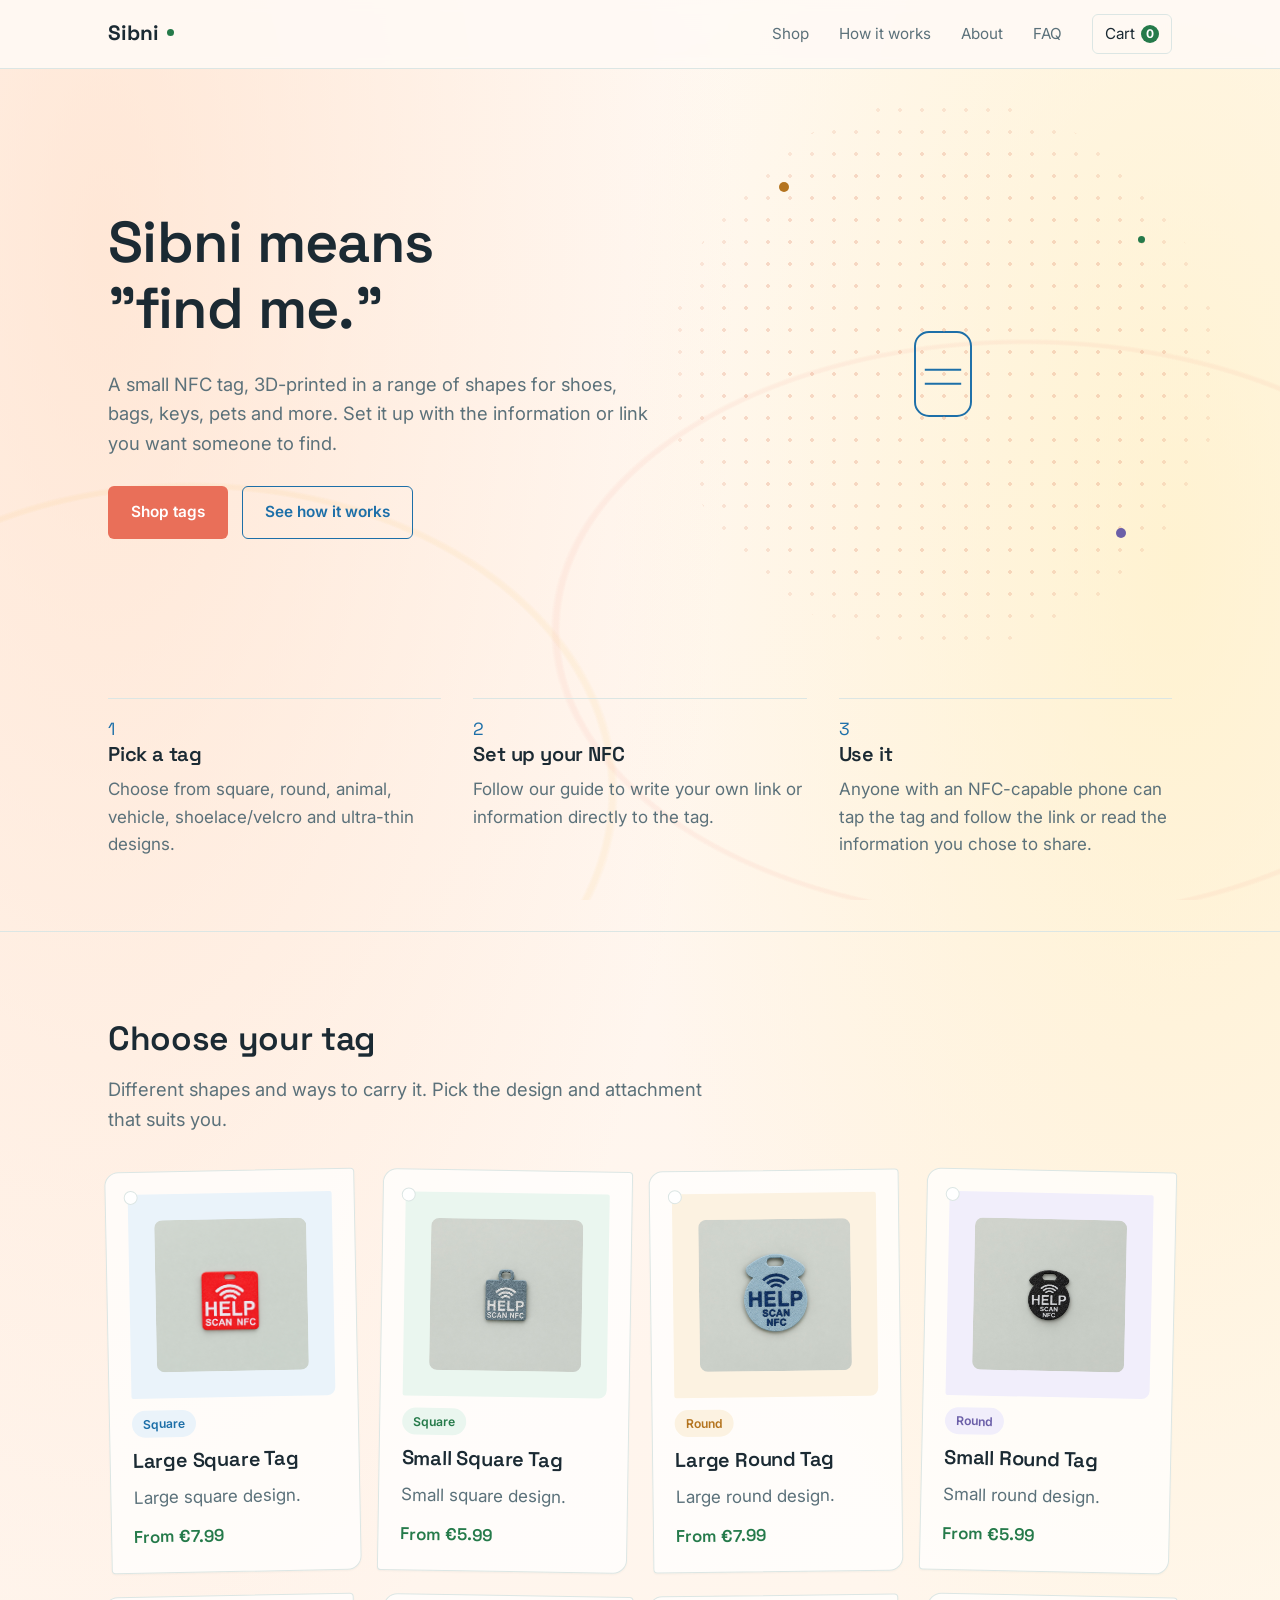
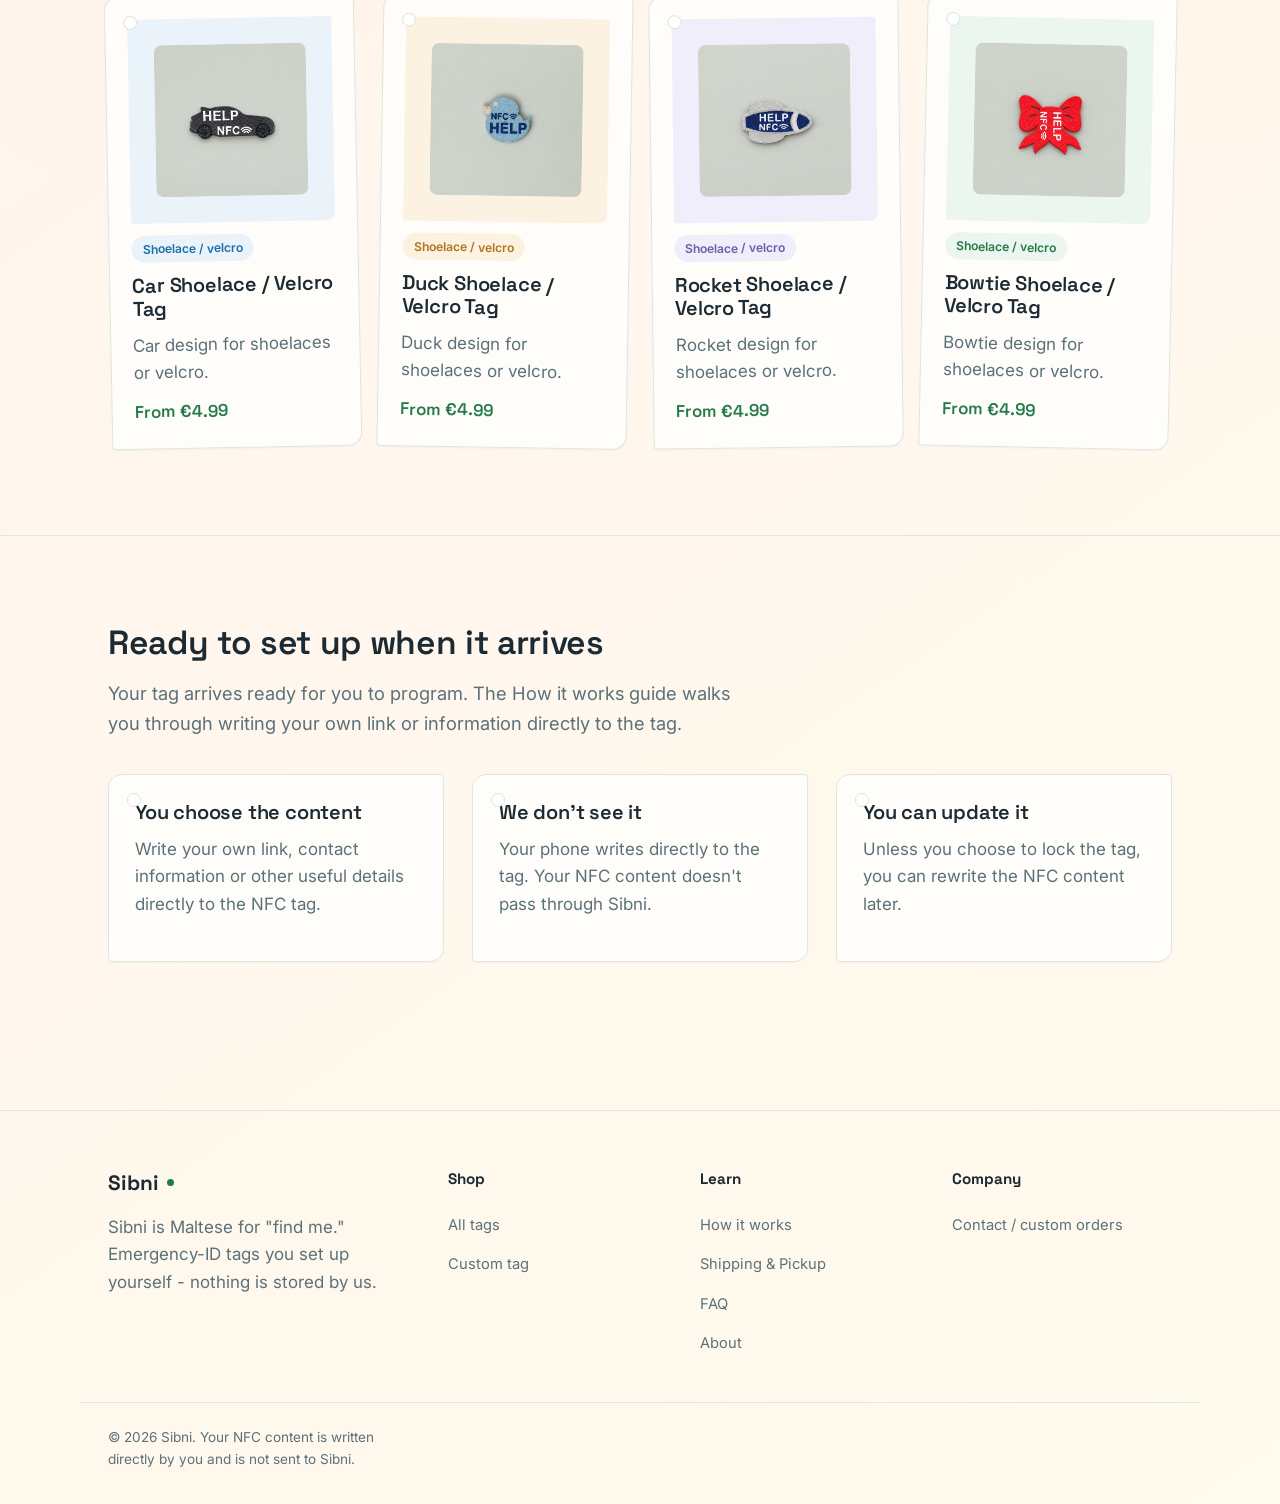
==== commit c9b0fbf1: "removed dashes" ====
--- a/index.html
+++ b/index.html
@@ -13,7 +13,7 @@
 
 
 <meta charset="utf-8"><meta name="viewport" content="width=device-width, initial-scale=1">
-<title>Sibni — emergency ID tags that find you</title>
+<title>Sibni - emergency ID tags that find you</title>
 <meta name="description" content="3D-printed emergency NFC tags in a range of shapes and attachment styles. Set up your own link or emergency information.">
 <link rel="preconnect" href="https://fonts.googleapis.com">
 <link href="https://fonts.googleapis.com/css2?family=Space+Grotesk:wght@500;600;700&family=Inter:wght@400;500;600;700&display=swap" rel="stylesheet">
@@ -43,9 +43,9 @@
 <div class="tag-card"><h3>We don't see it</h3><p>Your phone writes directly to the tag. Your NFC content doesn't pass through Sibni.</p></div>
 <div class="tag-card"><h3>You can update it</h3><p>Unless you choose to lock the tag, you can rewrite the NFC content later.</p></div></div></div></section>
 
-<footer class="footer"><div class="wrap"><div><div class="wordmark">Sibni<span class="dot"></span></div><p style="margin-top:14px; max-width:32ch;">Sibni is Maltese for "find me." Emergency-ID tags you set up yourself — nothing is stored by us.</p></div>
+<footer class="footer"><div class="wrap"><div><div class="wordmark">Sibni<span class="dot"></span></div><p style="margin-top:14px; max-width:32ch;">Sibni is Maltese for "find me." Emergency-ID tags you set up yourself - nothing is stored by us.</p></div>
 <div><h4>Shop</h4><ul><li><a href="products.html">All tags</a></li><li><a href="product.html?id=custom">Custom tag</a></li></ul></div>
-<div><h4>Learn</h4><ul><li><a href="how-to.html">How it works</a></li><li><a href="faq.html">FAQ</a></li><li><a href="about.html">About</a></li></ul></div>
+<div><h4>Learn</h4><ul><li><a href="how-to.html">How it works</a></li><li><a href="shipping.html">Shipping &amp; Pickup</a></li><li><a href="faq.html">FAQ</a></li><li><a href="about.html">About</a></li></ul></div>
 <div><h4>Company</h4><ul><li><a href="contact.html">Contact / custom orders</a></li></ul></div></div>
 <div class="wrap foot-note">© 2026 Sibni. Your NFC content is written directly by you and is not sent to Sibni.</div></footer>
 <script src="js/products.js"></script><script src="cart.js"></script>
--- a/css/sibni-update.css
+++ b/css/sibni-update.css
@@ -62,7 +62,7 @@
 .swatch-random{background:conic-gradient(#c62828 0 16.6%,#111 16.6% 33.2%,#f3ead7 33.2% 49.8%,#9fb1bd 49.8% 66.4%,#fff 66.4% 83%,#257a4a 83% 100%)}
 
 
-/* Version 2 — warm sunset gradient theme */
+/* Version 2 - warm sunset gradient theme */
 :root{
   --warm-bg:#fffaf5;
   --warm-peach:#ffe8dc;
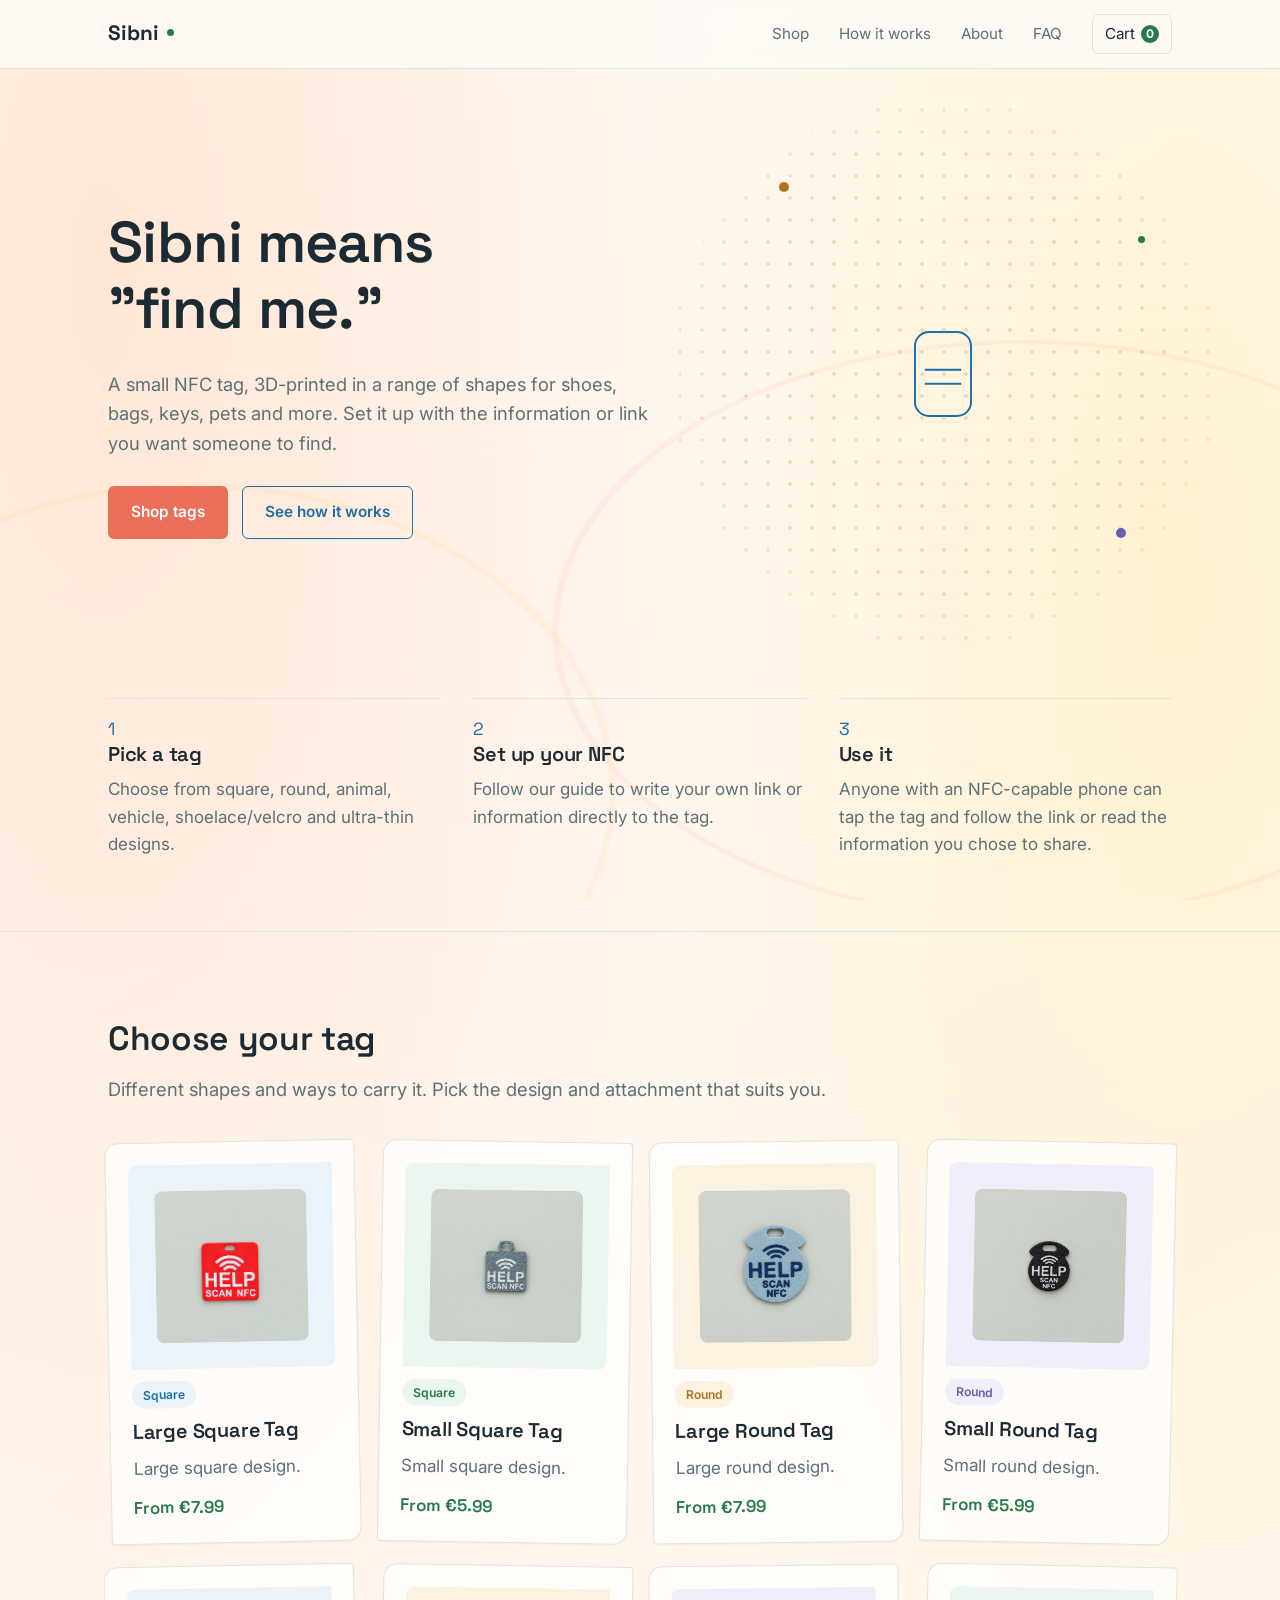
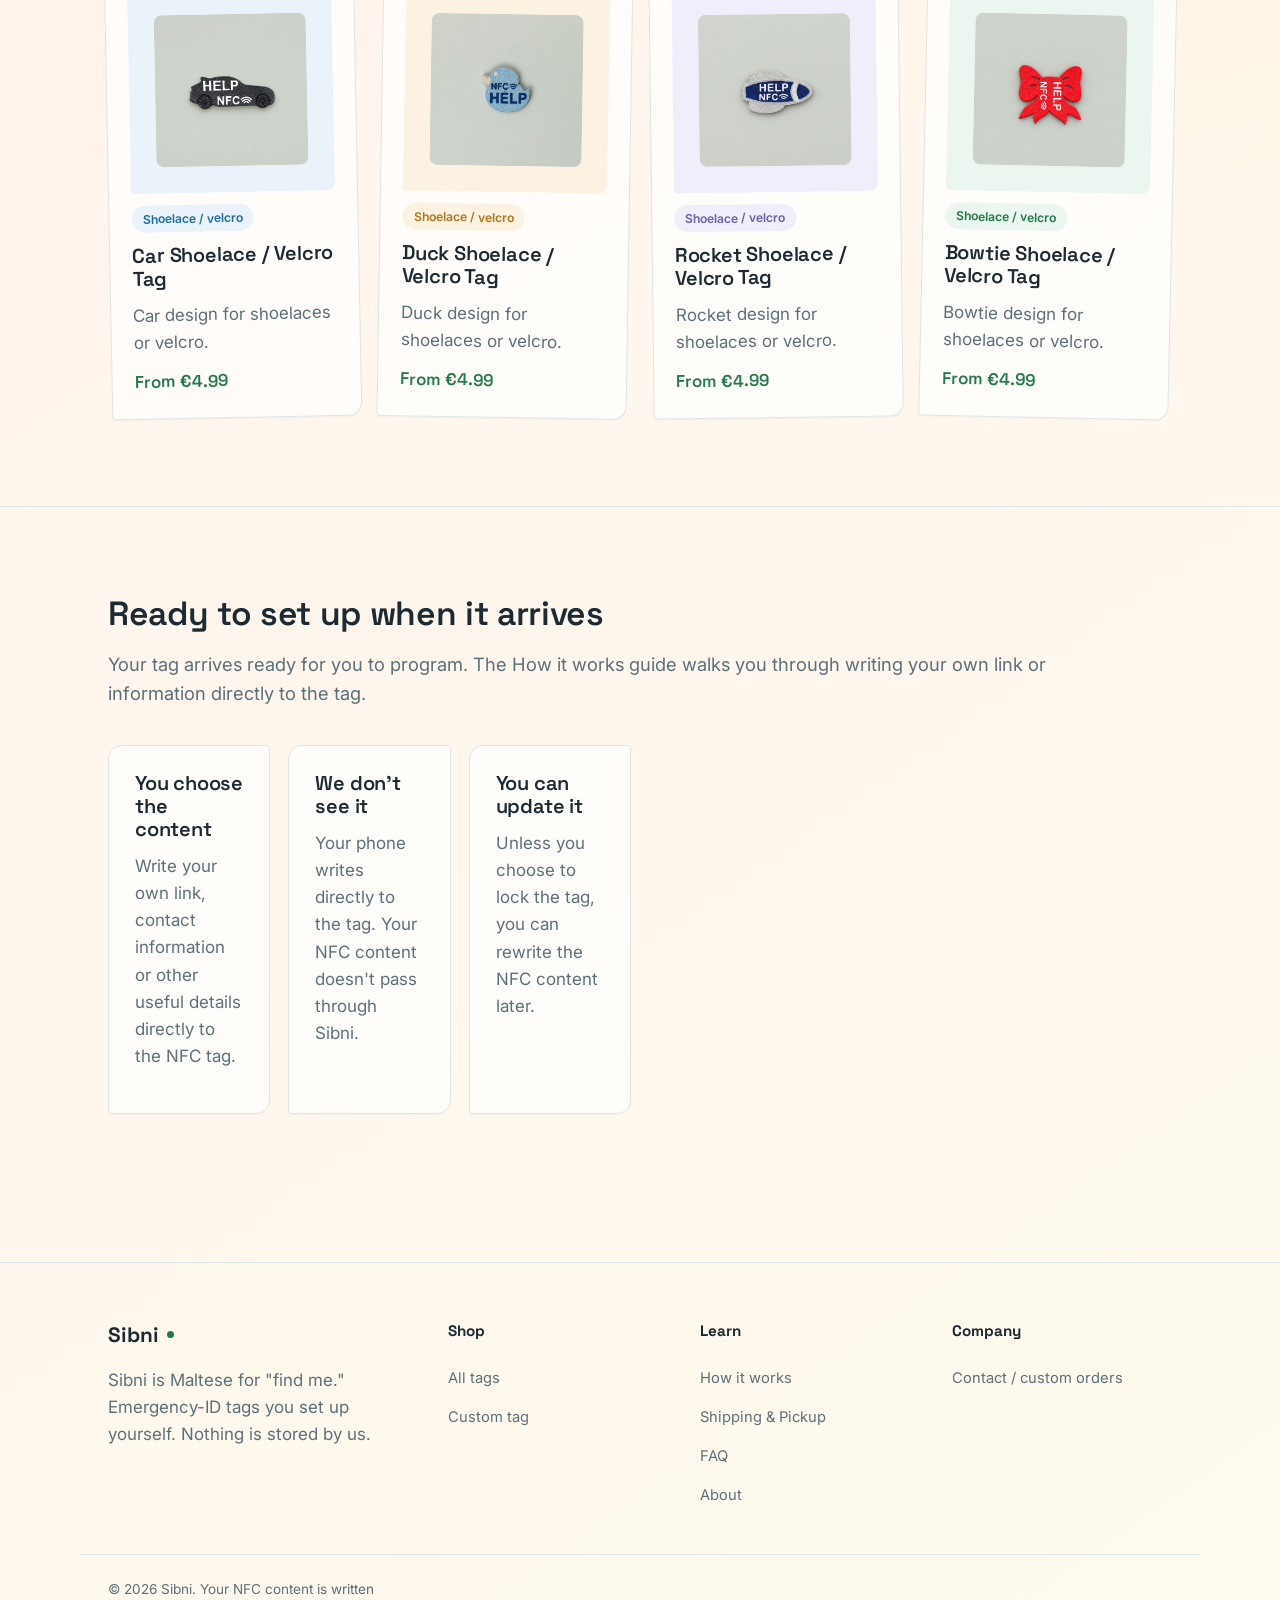
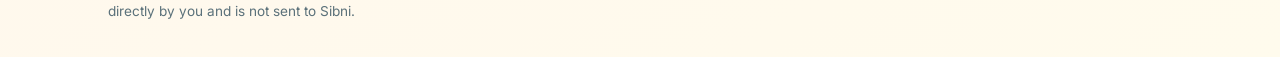
==== commit ea84fd45: "updates" ====
--- a/index.html
+++ b/index.html
@@ -36,14 +36,14 @@
 <li><div class="num">3</div><h3>Use it</h3><p>Anyone with an NFC-capable phone can tap the tag and follow the link or read the information you chose to share.</p></li>
 </ul></div></section><hr class="divider">
 
-<section class="section"><div class="wrap"><h2>Choose your tag</h2><p class="lede" style="margin-bottom:36px;">Different shapes and ways to carry it. Pick the design and attachment that suits you.</p><div class="tag-grid" id="home-product-grid"></div></div></section>
+<section class="section"><div class="wrap"><h2>Choose your tag</h2><p class="lede index-copy" style="margin-bottom:36px;">Different shapes and ways to carry it. Pick the design and attachment that suits you.</p><div class="tag-grid" id="home-product-grid"></div></div></section>
 
-<hr class="divider"><section class="section"><div class="wrap"><h2>Ready to set up when it arrives</h2><p class="lede" style="margin-bottom:36px;">Your tag arrives ready for you to program. The <a href="how-to.html">How it works</a> guide walks you through writing your own link or information directly to the tag.</p>
+<hr class="divider"><section class="section"><div class="wrap"><h2>Ready to set up when it arrives</h2><p class="lede index-copy" style="margin-bottom:36px;">Your tag arrives ready for you to program. The <a href="how-to.html">How it works</a> guide walks you through writing your own link or information directly to the tag.</p>
 <div class="trust-grid"><div class="tag-card"><h3>You choose the content</h3><p>Write your own link, contact information or other useful details directly to the NFC tag.</p></div>
 <div class="tag-card"><h3>We don't see it</h3><p>Your phone writes directly to the tag. Your NFC content doesn't pass through Sibni.</p></div>
 <div class="tag-card"><h3>You can update it</h3><p>Unless you choose to lock the tag, you can rewrite the NFC content later.</p></div></div></div></section>
 
-<footer class="footer"><div class="wrap"><div><div class="wordmark">Sibni<span class="dot"></span></div><p style="margin-top:14px; max-width:32ch;">Sibni is Maltese for "find me." Emergency-ID tags you set up yourself - nothing is stored by us.</p></div>
+<footer class="footer"><div class="wrap"><div><div class="wordmark">Sibni<span class="dot"></span></div><p style="margin-top:14px; max-width:32ch;">Sibni is Maltese for "find me." Emergency-ID tags you set up yourself. Nothing is stored by us.</p></div>
 <div><h4>Shop</h4><ul><li><a href="products.html">All tags</a></li><li><a href="product.html?id=custom">Custom tag</a></li></ul></div>
 <div><h4>Learn</h4><ul><li><a href="how-to.html">How it works</a></li><li><a href="shipping.html">Shipping &amp; Pickup</a></li><li><a href="faq.html">FAQ</a></li><li><a href="about.html">About</a></li></ul></div>
 <div><h4>Company</h4><ul><li><a href="contact.html">Contact / custom orders</a></li></ul></div></div>
--- a/css/style.css
+++ b/css/style.css
@@ -1,17 +1,26 @@
 
 :root{--ink:#fff;--panel:#f3f7f6;--panel-2:#e7f1ee;--line:#dce6e4;--text:#1b2a33;--text-dim:#5b717a;--signal:#257a4a;--signal-ink:#fff;--blue:#1d6fa8;--danger:#c1382c;--danger-bg:#fdeceb;--tint-blue-bg:#eaf3fa;--tint-blue-fg:#1d6fa8;--tint-green-bg:#eaf6ef;--tint-green-fg:#257a4a;--tint-amber-bg:#fcf2e1;--tint-amber-fg:#b4741f;--tint-violet-bg:#f1eefb;--tint-violet-fg:#6b5fa8;--font-head:'Space Grotesk',system-ui,sans-serif;--font-body:'Inter',system-ui,sans-serif;--max:1120px}
-*{box-sizing:border-box}html{scroll-behavior:smooth}body{margin:0;background:var(--ink);color:var(--text);font-family:var(--font-body);font-size:17px;line-height:1.6;-webkit-font-smoothing:antialiased}img,svg{max-width:100%;display:block}a{color:inherit;text-decoration:none}ul{margin:0;padding:0;list-style:none}button{font-family:inherit;cursor:pointer}h1,h2,h3{font-family:var(--font-head);font-weight:600;line-height:1.15;margin:0 0 .5em;letter-spacing:-.01em}h1{font-size:clamp(2.4rem,5vw,3.6rem)}h2{font-size:clamp(1.6rem,3vw,2.1rem)}h3{font-size:1.25rem}p{margin:0 0 1em;color:var(--text-dim)}.lede{font-size:1.15rem;color:var(--text-dim);max-width:52ch}.wrap{max-width:var(--max);margin:0 auto;padding:0 28px}.section{padding:88px 0}.section-tight{padding:56px 0}.divider{border:0;border-top:1px solid var(--line);margin:0}
+*{box-sizing:border-box}html{scroll-behavior:smooth}body{margin:0;background:var(--ink);color:var(--text);font-family:var(--font-body);font-size:17px;line-height:1.6;-webkit-font-smoothing:antialiased}img,svg{max-width:100%;display:block}a{color:inherit;text-decoration:none}ul{margin:0;padding:0;list-style:none}button{font-family:inherit;cursor:pointer}h1,h2,h3{font-family:var(--font-head);font-weight:600;line-height:1.15;margin:0 0 .5em;letter-spacing:-.01em}h1{font-size:clamp(2.4rem,5vw,3.6rem)}h2{font-size:clamp(1.6rem,3vw,2.1rem)}h3{font-size:1.25rem}p{margin:0 0 1em;color:var(--text-dim)}.lede{font-size:1.15rem;color:var(--text-dim);max-width:76ch}.wrap{max-width:var(--max);margin:0 auto;padding:0 28px}.section{padding:88px 0}.section-tight{padding:56px 0}.divider{border:0;border-top:1px solid var(--line);margin:0}
 a:focus-visible,button:focus-visible,input:focus-visible{outline:2px solid var(--signal);outline-offset:3px}
 .btn{display:inline-flex;align-items:center;gap:.5em;padding:13px 22px;border-radius:6px;font-weight:600;font-size:.96rem;border:1px solid transparent}.btn-primary{background:var(--signal);color:var(--signal-ink)}.btn-primary:hover{background:#2f9159}.btn-ghost{background:transparent;border-color:var(--blue);color:var(--blue)}.btn-ghost:hover{background:var(--panel-2)}.btn-block{width:100%;justify-content:center}.btn[disabled]{opacity:.5;cursor:not-allowed}
 .nav{position:sticky;top:0;z-index:50;background:rgba(255,255,255,.92);backdrop-filter:blur(6px);border-bottom:1px solid var(--line)}.nav .wrap{display:flex;align-items:center;justify-content:space-between;height:68px}.wordmark{font-family:var(--font-head);font-size:1.3rem;font-weight:700;display:flex;align-items:baseline;gap:8px}.wordmark .dot{width:7px;height:7px;border-radius:50%;background:var(--signal);display:inline-block;transform:translateY(-4px)}.nav-links{display:flex;gap:30px;align-items:center}.nav-links a{color:var(--text-dim);font-size:.95rem}.nav-links a:hover{color:var(--blue)}.cart-link{display:flex;align-items:center;gap:6px;color:var(--text)!important;border:1px solid var(--line);padding:7px 12px;border-radius:6px}.cart-count{background:var(--signal);color:var(--signal-ink);font-size:.75rem;font-weight:700;min-width:18px;height:18px;border-radius:9px;display:flex;align-items:center;justify-content:center;padding:0 5px}.nav-toggle{display:none;background:none;border:0;color:var(--text);font-size:1.1rem}
 .hero{padding:76px 0 40px}.hero .wrap{display:grid;grid-template-columns:1.1fr .9fr;gap:48px;align-items:center}.hero-cta{display:flex;gap:14px;margin-top:28px;flex-wrap:wrap}.hero-art{position:relative;aspect-ratio:1/1;display:flex;align-items:center;justify-content:center}.hero-art:before{content:"";position:absolute;inset:-10%;background-image:radial-gradient(var(--line) 1.6px,transparent 1.6px);background-size:22px 22px;border-radius:50%;-webkit-mask-image:radial-gradient(circle,black 55%,transparent 88%);mask-image:radial-gradient(circle,black 55%,transparent 88%)}.hero-dot{position:absolute;width:10px;height:10px;border-radius:50%}.hero-dot.d1{top:8%;left:14%;background:var(--tint-amber-fg)}.hero-dot.d2{bottom:14%;right:10%;background:var(--tint-violet-fg)}.hero-dot.d3{top:20%;right:6%;width:7px;height:7px;background:var(--signal)}.ping-ring{position:absolute;border:1px solid var(--blue);border-radius:50%;opacity:0;animation:ping 3.2s ease-out infinite}.ping-ring.r1,.ping-ring.r2,.ping-ring.r3{width:120px;height:120px}.ping-ring.r2{animation-delay:1.05s}.ping-ring.r3{animation-delay:2.1s}@keyframes ping{0%{transform:scale(1);opacity:.55}100%{transform:scale(3.4);opacity:0}}
 .steps-mini{display:grid;grid-template-columns:repeat(3,1fr);gap:32px}.steps-mini li{border-top:1px solid var(--line);padding-top:16px}.steps-mini .num{font-family:var(--font-head);color:var(--blue);font-size:1.1rem}
 .tint-blue{background:var(--tint-blue-bg);color:var(--tint-blue-fg)}.tint-green{background:var(--tint-green-bg);color:var(--tint-green-fg)}.tint-amber{background:var(--tint-amber-bg);color:var(--tint-amber-fg)}.tint-violet{background:var(--tint-violet-bg);color:var(--tint-violet-fg)}.chip{display:inline-flex;align-items:center;width:fit-content;padding:4px 11px;border-radius:999px;font-size:.76rem;font-weight:600}
-.tag-grid{display:grid;grid-template-columns:repeat(4,1fr);gap:22px}.tag-card{position:relative;background:var(--panel);border:1px solid var(--line);border-radius:14px 4px 14px 4px;padding:22px;display:flex;flex-direction:column;gap:12px;box-shadow:0 1px 2px rgba(27,42,51,.04);transition:border-color .15s,transform .15s,box-shadow .15s}.tag-card:hover{border-color:var(--signal);transform:translateY(-2px);box-shadow:0 10px 24px rgba(27,42,51,.08)}.tag-card:before{content:"";position:absolute;top:18px;left:18px;width:12px;height:12px;border-radius:50%;background:var(--ink);border:1px solid var(--line)}.tag-card .art{aspect-ratio:4/3;border-radius:8px 2px 8px 2px;display:flex;align-items:center;justify-content:center;padding:26px}.tag-card .art svg{width:100%;height:100%}.tag-card h3{margin:0}.tag-card .price{font-family:var(--font-head);color:var(--signal);font-weight:600}.tag-grid .tag-card:nth-child(4n+1){transform:rotate(-1.1deg)}.tag-grid .tag-card:nth-child(4n+2){transform:rotate(.9deg)}.tag-grid .tag-card:nth-child(4n+3){transform:rotate(-.7deg)}.tag-grid .tag-card:nth-child(4n+4){transform:rotate(1.2deg)}.tag-grid .tag-card:hover{transform:rotate(0) translateY(-3px)}
+.tag-grid{display:grid;grid-template-columns:repeat(4,1fr);gap:22px}.tag-card{position:relative;background:var(--panel);border:1px solid var(--line);border-radius:14px 4px 14px 4px;padding:22px;display:flex;flex-direction:column;gap:12px;box-shadow:0 1px 2px rgba(27,42,51,.04);transition:border-color .15s,transform .15s,box-shadow .15s}.tag-card:hover{border-color:var(--signal);transform:translateY(-2px);box-shadow:0 10px 24px rgba(27,42,51,.08)}.tag-card .art{aspect-ratio:4/3;border-radius:8px 2px 8px 2px;display:flex;align-items:center;justify-content:center;padding:26px}.tag-card .art svg{width:100%;height:100%}.tag-card h3{margin:0}.tag-card .price{font-family:var(--font-head);color:var(--signal);font-weight:600}.tag-grid .tag-card:nth-child(4n+1){transform:rotate(-1.1deg)}.tag-grid .tag-card:nth-child(4n+2){transform:rotate(.9deg)}.tag-grid .tag-card:nth-child(4n+3){transform:rotate(-.7deg)}.tag-grid .tag-card:nth-child(4n+4){transform:rotate(1.2deg)}.tag-grid .tag-card:hover{transform:rotate(0) translateY(-3px)}
 .product-detail{display:grid;grid-template-columns:1fr 1fr;gap:56px;align-items:start}.product-detail .art-big{background:var(--panel-2);border:1px solid var(--line);border-radius:16px 4px 16px 4px;aspect-ratio:1/1;display:flex;align-items:center;justify-content:center;padding:60px;color:var(--blue)}.spec-list{margin:22px 0}.spec-list li{display:flex;justify-content:space-between;padding:10px 0;border-top:1px solid var(--line);font-size:.95rem}.spec-list li span:first-child{color:var(--text-dim)}.qty-row{display:flex;align-items:center;gap:14px;margin:22px 0}.qty-control{display:flex;align-items:center;border:1px solid var(--line);border-radius:6px}.qty-control button{background:none;border:0;color:var(--text);width:36px;height:36px;font-size:1.1rem}.qty-control input{width:44px;text-align:center;background:none;border:0;color:var(--text);font-size:1rem}
 .callout{border-left:3px solid var(--blue);background:var(--panel);padding:18px 22px;border-radius:0 8px 8px 0;margin:24px 0}.callout.danger{border-left-color:var(--danger);background:var(--danger-bg)}.callout h3{font-size:1rem;margin-bottom:6px}.callout p{margin:0;color:var(--text)}
 .sequence{display:flex;flex-direction:column}.seq-step{display:grid;grid-template-columns:64px 1fr;gap:24px;padding:32px 0;border-top:1px solid var(--line)}.seq-step:last-child{border-bottom:1px solid var(--line)}.seq-step .idx{font-family:var(--font-head);font-size:1.6rem;color:var(--blue)}
 .faq-item{border-top:1px solid var(--line);padding:20px 0}.faq-item summary{cursor:pointer;font-weight:600;font-family:var(--font-head);font-size:1.02rem;list-style:none;display:flex;justify-content:space-between;align-items:center}.faq-item summary::-webkit-details-marker{display:none}.faq-item summary:after{content:"+";color:var(--blue);font-size:1.3rem}.faq-item[open] summary:after{content:"–"}.faq-item p{margin-top:12px}.faq-list{border-bottom:1px solid var(--line)}
 .cart-item{display:grid;grid-template-columns:64px 1fr auto auto;gap:18px;align-items:center;padding:18px 0;border-top:1px solid var(--line)}.cart-item .thumb{width:64px;height:64px;background:var(--panel-2);border-radius:6px 2px 6px 2px;display:flex;align-items:center;justify-content:center;padding:10px;color:var(--blue)}.cart-summary{background:var(--panel);border:1px solid var(--line);border-radius:12px;padding:24px;position:sticky;top:92px;box-shadow:0 1px 2px rgba(27,42,51,.04)}.cart-summary .row{display:flex;justify-content:space-between;padding:8px 0}.remove-link{color:var(--text-dim);font-size:.85rem}.remove-link:hover{color:var(--danger)}.empty-state{text-align:center;padding:60px 0;color:var(--text-dim)}.cart-page-grid{display:grid;grid-template-columns:1fr 320px;gap:44px;align-items:start}
-.trust-grid{display:grid;grid-template-columns:repeat(3,1fr);gap:28px}.trust-grid .tag-card{padding:26px}.footer{border-top:1px solid var(--line);padding:56px 0 34px;margin-top:60px}.footer .wrap{display:grid;grid-template-columns:1.4fr 1fr 1fr 1fr;gap:32px}.footer h4{font-family:var(--font-head);font-size:.95rem;margin:0 0 14px;color:var(--text)}.footer li{padding:6px 0}.footer a{color:var(--text-dim);font-size:.92rem}.footer a:hover{color:var(--text)}.footer .foot-note{margin-top:40px;padding-top:24px;border-top:1px solid var(--line);color:var(--text-dim);font-size:.85rem}
-@media(max-width:960px){.tag-grid{grid-template-columns:repeat(2,1fr)}}@media(max-width:820px){.hero .wrap{grid-template-columns:1fr}.hero-art{order:-1;max-width:260px;margin:0 auto}.product-detail{grid-template-columns:1fr}}@media(max-width:760px){.nav-links{position:absolute;top:68px;left:0;right:0;background:var(--ink);border-bottom:1px solid var(--line);box-shadow:0 8px 20px rgba(27,42,51,.08);flex-direction:column;align-items:flex-start;gap:0;padding:8px 28px 20px;display:none}.nav-links.open{display:flex}.nav-links a,.nav-links .cart-link{width:100%;padding:12px 0;border:0}.nav-toggle{display:block}.cart-page-grid{grid-template-columns:1fr}.trust-grid{grid-template-columns:1fr}.footer .wrap{grid-template-columns:1fr 1fr}}@media(max-width:700px){.steps-mini{grid-template-columns:1fr}}@media(max-width:600px){.seq-step{grid-template-columns:40px 1fr;gap:16px}.seq-step .idx{font-size:1.2rem}}@media(max-width:560px){.tag-grid{grid-template-columns:1fr}.tag-grid .tag-card{transform:none}.tag-grid .tag-card:hover{transform:translateY(-3px)}}@media(prefers-reduced-motion:reduce){*{animation:none!important;transition:none!important}}
+.trust-grid{display:grid;grid-template-columns:repeat(6,1fr);gap:18px}.trust-grid .tag-card{min-width:0}.trust-grid .tag-card{padding:26px}.footer{border-top:1px solid var(--line);padding:56px 0 34px;margin-top:60px}.footer .wrap{display:grid;grid-template-columns:1.4fr 1fr 1fr 1fr;gap:32px}.footer h4{font-family:var(--font-head);font-size:.95rem;margin:0 0 14px;color:var(--text)}.footer li{padding:6px 0}.footer a{color:var(--text-dim);font-size:.92rem}.footer a:hover{color:var(--text)}.footer .foot-note{margin-top:40px;padding-top:24px;border-top:1px solid var(--line);color:var(--text-dim);font-size:.85rem}
+@media(max-width:960px){.tag-grid{grid-template-columns:repeat(2,1fr)}}@media(max-width:820px){.hero .wrap{grid-template-columns:1fr}.hero-art{order:-1;max-width:260px;margin:0 auto}.product-detail{grid-template-columns:1fr}}@media(max-width:960px){.trust-grid{grid-template-columns:repeat(3,1fr)}}@media(max-width:760px){.nav-links{position:absolute;top:68px;left:0;right:0;background:var(--ink);border-bottom:1px solid var(--line);box-shadow:0 8px 20px rgba(27,42,51,.08);flex-direction:column;align-items:flex-start;gap:0;padding:8px 28px 20px;display:none}.nav-links.open{display:flex}.nav-links a,.nav-links .cart-link{width:100%;padding:12px 0;border:0}.nav-toggle{display:block}.cart-page-grid{grid-template-columns:1fr}.trust-grid{grid-template-columns:1fr}.footer .wrap{grid-template-columns:1fr 1fr}}@media(max-width:700px){.steps-mini{grid-template-columns:1fr}}@media(max-width:600px){.seq-step{grid-template-columns:40px 1fr;gap:16px}.seq-step .idx{font-size:1.2rem}}@media(max-width:560px){.tag-grid{grid-template-columns:1fr}.tag-grid .tag-card{transform:none}.tag-grid .tag-card:hover{transform:translateY(-3px)}}@media(prefers-reduced-motion:reduce){*{animation:none!important;transition:none!important}}
+
+
+/* v7 layout refinements */
+.sequence-section{padding-bottom:24px}
+.after-sequence{padding-top:24px}
+.shipping-wrap{max-width:900px !important}
+.index-copy{max-width:82ch !important}
+.product-terms{margin:18px 0 22px;padding:12px 14px;background:var(--panel);border-left:3px solid var(--blue);border-radius:0 6px 6px 0;font-size:.9rem;color:var(--text-dim)}
+@media(max-width:760px){.shipping-wrap{max-width:100% !important}.index-copy{max-width:100% !important}}
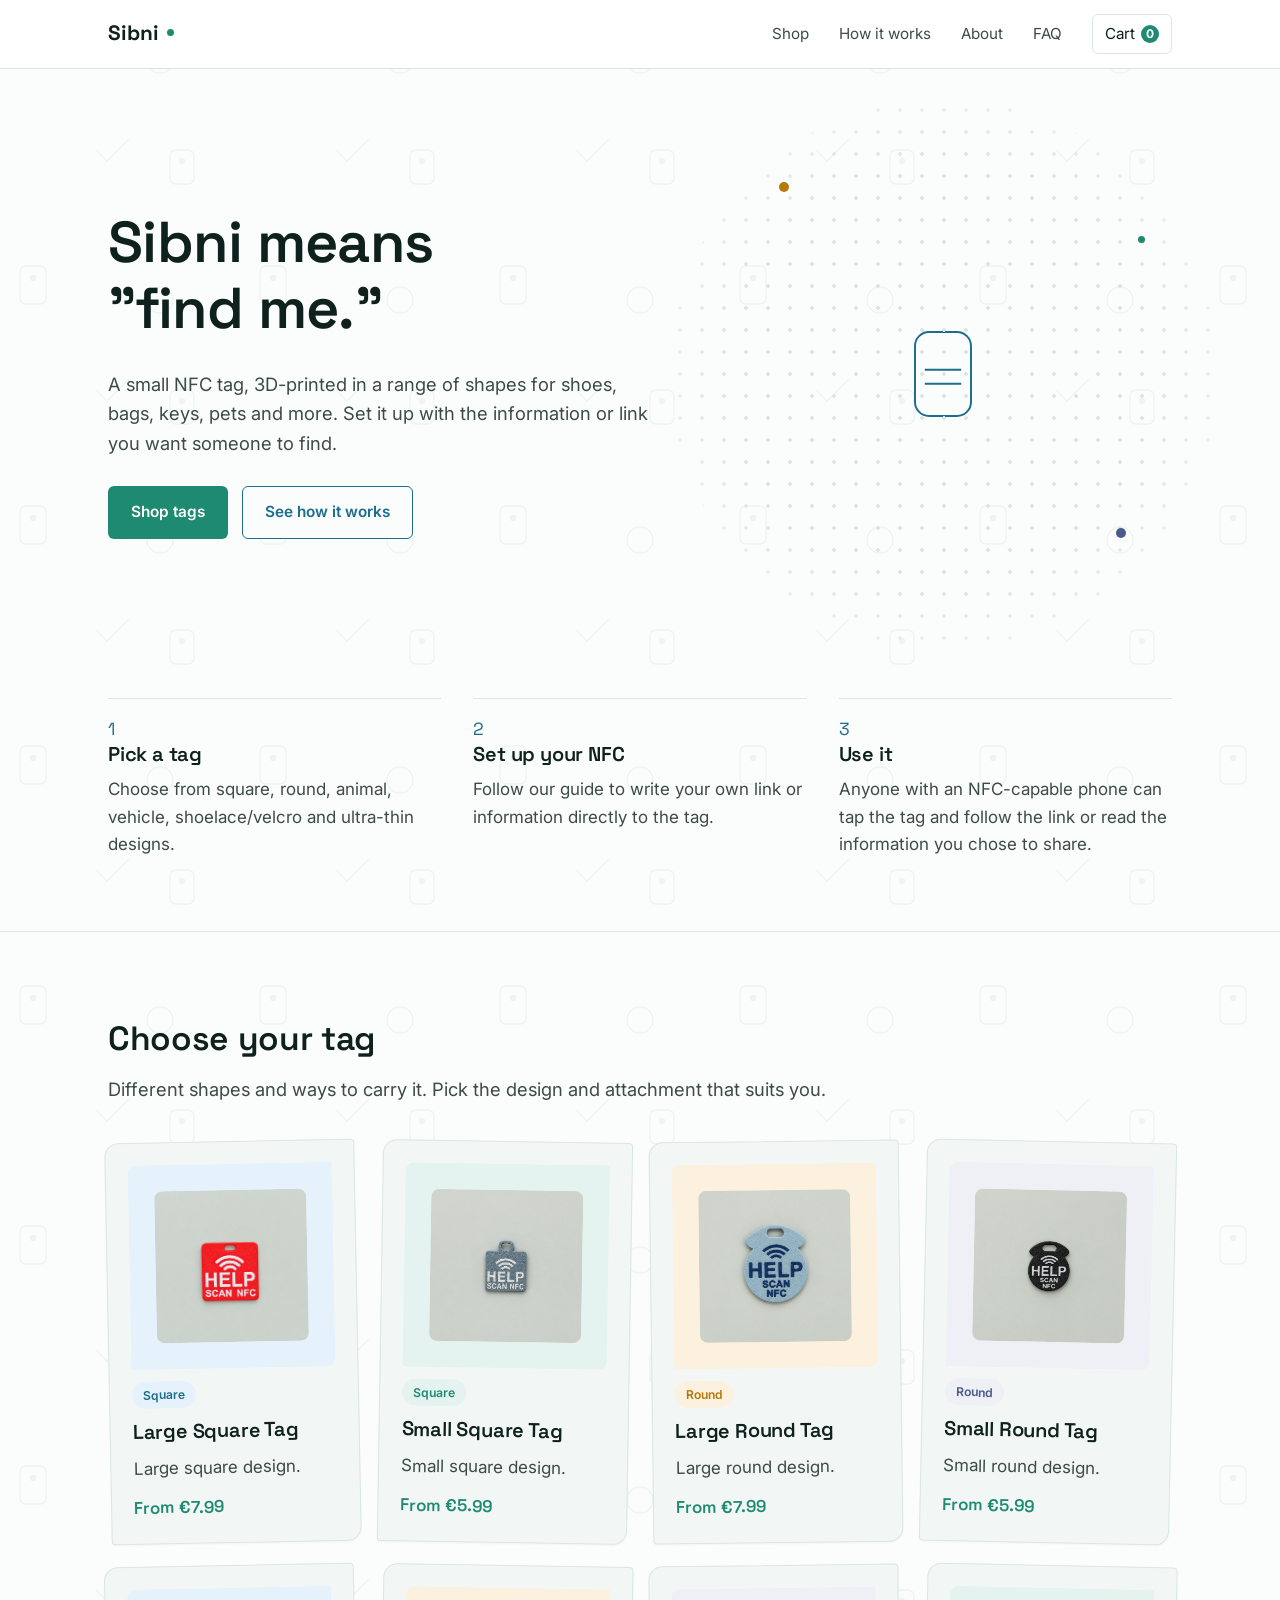
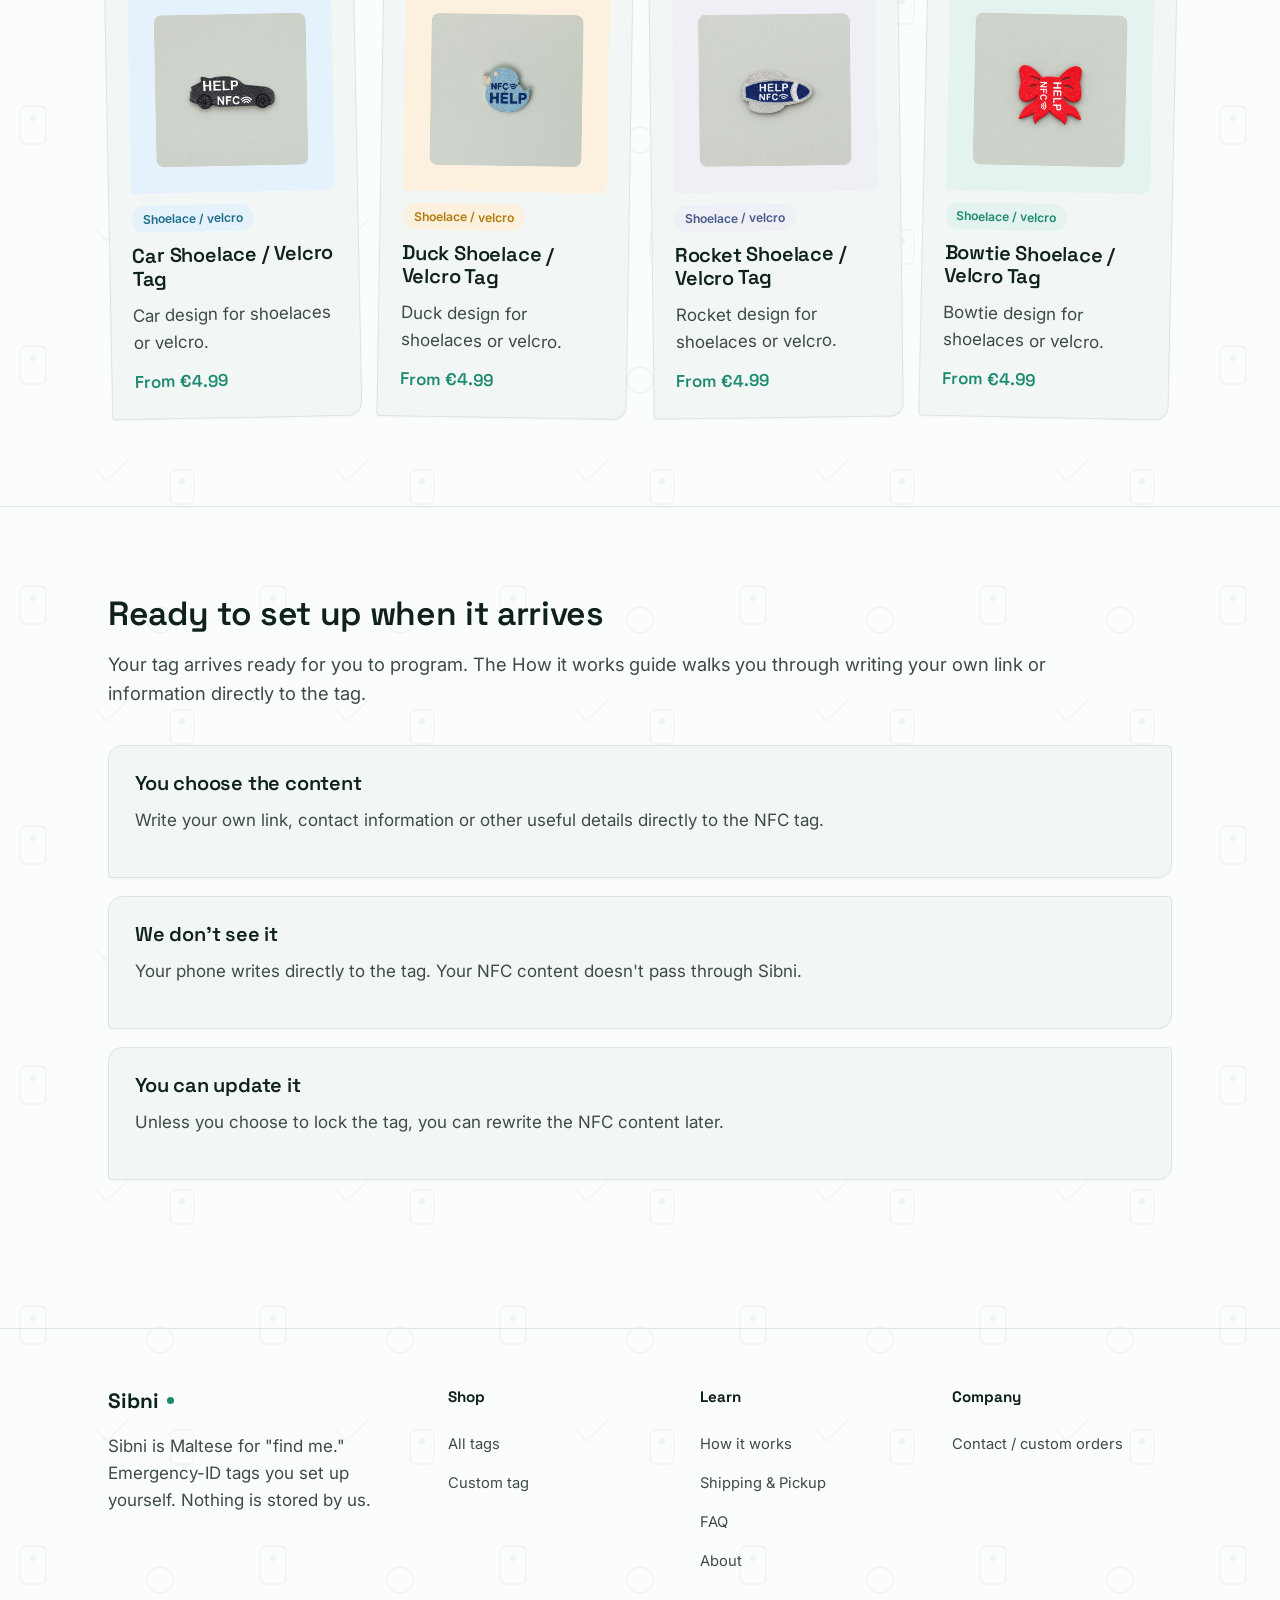
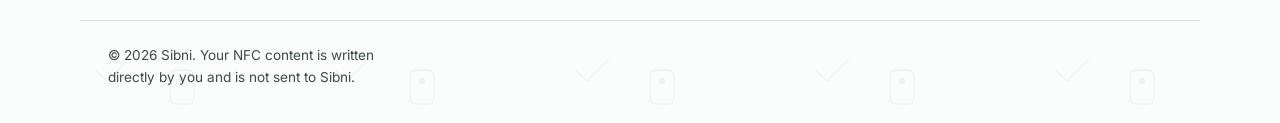
==== commit e8e4f7e6: "theme updates" ====
--- a/index.html
+++ b/index.html
@@ -39,7 +39,7 @@
 <section class="section"><div class="wrap"><h2>Choose your tag</h2><p class="lede index-copy" style="margin-bottom:36px;">Different shapes and ways to carry it. Pick the design and attachment that suits you.</p><div class="tag-grid" id="home-product-grid"></div></div></section>
 
 <hr class="divider"><section class="section"><div class="wrap"><h2>Ready to set up when it arrives</h2><p class="lede index-copy" style="margin-bottom:36px;">Your tag arrives ready for you to program. The <a href="how-to.html">How it works</a> guide walks you through writing your own link or information directly to the tag.</p>
-<div class="trust-grid"><div class="tag-card"><h3>You choose the content</h3><p>Write your own link, contact information or other useful details directly to the NFC tag.</p></div>
+<div class="trust-grid ready-setup-grid"><div class="tag-card"><h3>You choose the content</h3><p>Write your own link, contact information or other useful details directly to the NFC tag.</p></div>
 <div class="tag-card"><h3>We don't see it</h3><p>Your phone writes directly to the tag. Your NFC content doesn't pass through Sibni.</p></div>
 <div class="tag-card"><h3>You can update it</h3><p>Unless you choose to lock the tag, you can rewrite the NFC content later.</p></div></div></div></section>
 
--- a/css/style.css
+++ b/css/style.css
@@ -1,14 +1,13 @@
-
-:root{--ink:#fff;--panel:#f3f7f6;--panel-2:#e7f1ee;--line:#dce6e4;--text:#1b2a33;--text-dim:#5b717a;--signal:#257a4a;--signal-ink:#fff;--blue:#1d6fa8;--danger:#c1382c;--danger-bg:#fdeceb;--tint-blue-bg:#eaf3fa;--tint-blue-fg:#1d6fa8;--tint-green-bg:#eaf6ef;--tint-green-fg:#257a4a;--tint-amber-bg:#fcf2e1;--tint-amber-fg:#b4741f;--tint-violet-bg:#f1eefb;--tint-violet-fg:#6b5fa8;--font-head:'Space Grotesk',system-ui,sans-serif;--font-body:'Inter',system-ui,sans-serif;--max:1120px}
-*{box-sizing:border-box}html{scroll-behavior:smooth}body{margin:0;background:var(--ink);color:var(--text);font-family:var(--font-body);font-size:17px;line-height:1.6;-webkit-font-smoothing:antialiased}img,svg{max-width:100%;display:block}a{color:inherit;text-decoration:none}ul{margin:0;padding:0;list-style:none}button{font-family:inherit;cursor:pointer}h1,h2,h3{font-family:var(--font-head);font-weight:600;line-height:1.15;margin:0 0 .5em;letter-spacing:-.01em}h1{font-size:clamp(2.4rem,5vw,3.6rem)}h2{font-size:clamp(1.6rem,3vw,2.1rem)}h3{font-size:1.25rem}p{margin:0 0 1em;color:var(--text-dim)}.lede{font-size:1.15rem;color:var(--text-dim);max-width:76ch}.wrap{max-width:var(--max);margin:0 auto;padding:0 28px}.section{padding:88px 0}.section-tight{padding:56px 0}.divider{border:0;border-top:1px solid var(--line);margin:0}
+:root{--ink:#fbfdfc;--panel:#f2f7f6;--panel-2:#e4f3ef;--line:#dbe6e2;--text:#0f211d;--text-dim:#3d4b47;--signal:#1f8a72;--signal-ink:#fff;--blue:#1c6e8c;--danger:#c1382c;--danger-bg:#fdeceb;--tint-blue-bg:#e6f2fb;--tint-blue-fg:#1c6e8c;--tint-green-bg:#e4f3ef;--tint-green-fg:#1f8a72;--tint-amber-bg:#fbf1de;--tint-amber-fg:#b5790b;--tint-violet-bg:#eef0f6;--tint-violet-fg:#4a5a8a;--font-head:'Space Grotesk',system-ui,sans-serif;--font-body:'Inter',system-ui,sans-serif;--max:1120px}
+*{box-sizing:border-box}html{scroll-behavior:smooth}body{margin:0;background:var(--ink);background-image:url('data:image/svg+xml;utf8,<svg xmlns="http://www.w3.org/2000/svg" width="240" height="240"><g fill="none" stroke="%23eef4f2" stroke-width="1.4"><rect x="20" y="26" width="26" height="38" rx="6"/><circle cx="33" cy="38" r="2.5" fill="%23eef4f2"/><circle cx="160" cy="60" r="13"/><path d="M96 150 l11 11 22-22" /><rect x="170" y="150" width="24" height="34" rx="6"/><circle cx="182" cy="161" r="2.5" fill="%23eef4f2"/></g></svg>');background-size:240px 240px;color:var(--text);font-family:var(--font-body);font-size:17px;line-height:1.6;-webkit-font-smoothing:antialiased}img,svg{max-width:100%;display:block}a{color:inherit;text-decoration:none}ul{margin:0;padding:0;list-style:none}button{font-family:inherit;cursor:pointer}h1,h2,h3{font-family:var(--font-head);font-weight:600;line-height:1.15;margin:0 0 .5em;letter-spacing:-.01em}h1{font-size:clamp(2.4rem,5vw,3.6rem)}h2{font-size:clamp(1.6rem,3vw,2.1rem)}h3{font-size:1.25rem}p{margin:0 0 1em;color:var(--text-dim)}.lede{font-size:1.15rem;color:var(--text-dim);max-width:76ch}.wrap{max-width:var(--max);margin:0 auto;padding:0 28px}.section{padding:88px 0}.section-tight{padding:56px 0}.divider{border:0;border-top:1px solid var(--line);margin:0}
 a:focus-visible,button:focus-visible,input:focus-visible{outline:2px solid var(--signal);outline-offset:3px}
-.btn{display:inline-flex;align-items:center;gap:.5em;padding:13px 22px;border-radius:6px;font-weight:600;font-size:.96rem;border:1px solid transparent}.btn-primary{background:var(--signal);color:var(--signal-ink)}.btn-primary:hover{background:#2f9159}.btn-ghost{background:transparent;border-color:var(--blue);color:var(--blue)}.btn-ghost:hover{background:var(--panel-2)}.btn-block{width:100%;justify-content:center}.btn[disabled]{opacity:.5;cursor:not-allowed}
+.btn{display:inline-flex;align-items:center;gap:.5em;padding:13px 22px;border-radius:6px;font-weight:600;font-size:.96rem;border:1px solid transparent}.btn-primary{background:var(--signal);color:var(--signal-ink)}.btn-primary:hover{background:#186f5c}.btn-ghost{background:var(--ink);border-color:var(--blue);color:var(--blue)}.btn-ghost:hover{background:var(--panel-2)}.btn-block{width:100%;justify-content:center}.btn[disabled]{opacity:.5;cursor:not-allowed}
 .nav{position:sticky;top:0;z-index:50;background:rgba(255,255,255,.92);backdrop-filter:blur(6px);border-bottom:1px solid var(--line)}.nav .wrap{display:flex;align-items:center;justify-content:space-between;height:68px}.wordmark{font-family:var(--font-head);font-size:1.3rem;font-weight:700;display:flex;align-items:baseline;gap:8px}.wordmark .dot{width:7px;height:7px;border-radius:50%;background:var(--signal);display:inline-block;transform:translateY(-4px)}.nav-links{display:flex;gap:30px;align-items:center}.nav-links a{color:var(--text-dim);font-size:.95rem}.nav-links a:hover{color:var(--blue)}.cart-link{display:flex;align-items:center;gap:6px;color:var(--text)!important;border:1px solid var(--line);padding:7px 12px;border-radius:6px}.cart-count{background:var(--signal);color:var(--signal-ink);font-size:.75rem;font-weight:700;min-width:18px;height:18px;border-radius:9px;display:flex;align-items:center;justify-content:center;padding:0 5px}.nav-toggle{display:none;background:none;border:0;color:var(--text);font-size:1.1rem}
 .hero{padding:76px 0 40px}.hero .wrap{display:grid;grid-template-columns:1.1fr .9fr;gap:48px;align-items:center}.hero-cta{display:flex;gap:14px;margin-top:28px;flex-wrap:wrap}.hero-art{position:relative;aspect-ratio:1/1;display:flex;align-items:center;justify-content:center}.hero-art:before{content:"";position:absolute;inset:-10%;background-image:radial-gradient(var(--line) 1.6px,transparent 1.6px);background-size:22px 22px;border-radius:50%;-webkit-mask-image:radial-gradient(circle,black 55%,transparent 88%);mask-image:radial-gradient(circle,black 55%,transparent 88%)}.hero-dot{position:absolute;width:10px;height:10px;border-radius:50%}.hero-dot.d1{top:8%;left:14%;background:var(--tint-amber-fg)}.hero-dot.d2{bottom:14%;right:10%;background:var(--tint-violet-fg)}.hero-dot.d3{top:20%;right:6%;width:7px;height:7px;background:var(--signal)}.ping-ring{position:absolute;border:1px solid var(--blue);border-radius:50%;opacity:0;animation:ping 3.2s ease-out infinite}.ping-ring.r1,.ping-ring.r2,.ping-ring.r3{width:120px;height:120px}.ping-ring.r2{animation-delay:1.05s}.ping-ring.r3{animation-delay:2.1s}@keyframes ping{0%{transform:scale(1);opacity:.55}100%{transform:scale(3.4);opacity:0}}
 .steps-mini{display:grid;grid-template-columns:repeat(3,1fr);gap:32px}.steps-mini li{border-top:1px solid var(--line);padding-top:16px}.steps-mini .num{font-family:var(--font-head);color:var(--blue);font-size:1.1rem}
 .tint-blue{background:var(--tint-blue-bg);color:var(--tint-blue-fg)}.tint-green{background:var(--tint-green-bg);color:var(--tint-green-fg)}.tint-amber{background:var(--tint-amber-bg);color:var(--tint-amber-fg)}.tint-violet{background:var(--tint-violet-bg);color:var(--tint-violet-fg)}.chip{display:inline-flex;align-items:center;width:fit-content;padding:4px 11px;border-radius:999px;font-size:.76rem;font-weight:600}
 .tag-grid{display:grid;grid-template-columns:repeat(4,1fr);gap:22px}.tag-card{position:relative;background:var(--panel);border:1px solid var(--line);border-radius:14px 4px 14px 4px;padding:22px;display:flex;flex-direction:column;gap:12px;box-shadow:0 1px 2px rgba(27,42,51,.04);transition:border-color .15s,transform .15s,box-shadow .15s}.tag-card:hover{border-color:var(--signal);transform:translateY(-2px);box-shadow:0 10px 24px rgba(27,42,51,.08)}.tag-card .art{aspect-ratio:4/3;border-radius:8px 2px 8px 2px;display:flex;align-items:center;justify-content:center;padding:26px}.tag-card .art svg{width:100%;height:100%}.tag-card h3{margin:0}.tag-card .price{font-family:var(--font-head);color:var(--signal);font-weight:600}.tag-grid .tag-card:nth-child(4n+1){transform:rotate(-1.1deg)}.tag-grid .tag-card:nth-child(4n+2){transform:rotate(.9deg)}.tag-grid .tag-card:nth-child(4n+3){transform:rotate(-.7deg)}.tag-grid .tag-card:nth-child(4n+4){transform:rotate(1.2deg)}.tag-grid .tag-card:hover{transform:rotate(0) translateY(-3px)}
-.product-detail{display:grid;grid-template-columns:1fr 1fr;gap:56px;align-items:start}.product-detail .art-big{background:var(--panel-2);border:1px solid var(--line);border-radius:16px 4px 16px 4px;aspect-ratio:1/1;display:flex;align-items:center;justify-content:center;padding:60px;color:var(--blue)}.spec-list{margin:22px 0}.spec-list li{display:flex;justify-content:space-between;padding:10px 0;border-top:1px solid var(--line);font-size:.95rem}.spec-list li span:first-child{color:var(--text-dim)}.qty-row{display:flex;align-items:center;gap:14px;margin:22px 0}.qty-control{display:flex;align-items:center;border:1px solid var(--line);border-radius:6px}.qty-control button{background:none;border:0;color:var(--text);width:36px;height:36px;font-size:1.1rem}.qty-control input{width:44px;text-align:center;background:none;border:0;color:var(--text);font-size:1rem}
+.product-detail{display:grid;grid-template-columns:1fr 1fr;gap:56px;align-items:start}.product-detail .art-big{background:var(--panel-2);border:1px solid var(--line);border-radius:16px 4px 16px 4px;aspect-ratio:1/1;display:flex;align-items:center;justify-content:center;padding:60px;color:var(--blue)}.spec-list{margin:22px 0}.spec-list li{display:flex;justify-content:space-between;padding:10px 0;border-top:1px solid var(--line);font-size:.95rem}.spec-list li span:first-child{color:var(--text-dim)}.qty-row{display:flex;align-items:center;gap:14px;margin:22px 0}.qty-control{display:flex;align-items:center;border:1px solid var(--line);border-radius:6px}.qty-control button{background:var(--ink);border:0;color:var(--text);width:36px;height:36px;font-size:1.1rem}.qty-control input{width:44px;text-align:center;background:none;border:0;color:var(--text);font-size:1rem}
 .callout{border-left:3px solid var(--blue);background:var(--panel);padding:18px 22px;border-radius:0 8px 8px 0;margin:24px 0}.callout.danger{border-left-color:var(--danger);background:var(--danger-bg)}.callout h3{font-size:1rem;margin-bottom:6px}.callout p{margin:0;color:var(--text)}
 .sequence{display:flex;flex-direction:column}.seq-step{display:grid;grid-template-columns:64px 1fr;gap:24px;padding:32px 0;border-top:1px solid var(--line)}.seq-step:last-child{border-bottom:1px solid var(--line)}.seq-step .idx{font-family:var(--font-head);font-size:1.6rem;color:var(--blue)}
 .faq-item{border-top:1px solid var(--line);padding:20px 0}.faq-item summary{cursor:pointer;font-weight:600;font-family:var(--font-head);font-size:1.02rem;list-style:none;display:flex;justify-content:space-between;align-items:center}.faq-item summary::-webkit-details-marker{display:none}.faq-item summary:after{content:"+";color:var(--blue);font-size:1.3rem}.faq-item[open] summary:after{content:"–"}.faq-item p{margin-top:12px}.faq-list{border-bottom:1px solid var(--line)}
@@ -24,3 +23,10 @@
 .index-copy{max-width:82ch !important}
 .product-terms{margin:18px 0 22px;padding:12px 14px;background:var(--panel);border-left:3px solid var(--blue);border-radius:0 6px 6px 0;font-size:.9rem;color:var(--text-dim)}
 @media(max-width:760px){.shipping-wrap{max-width:100% !important}.index-copy{max-width:100% !important}}
+
+/* v8 layout corrections */
+.about-beliefs-grid{grid-template-columns:1fr!important;}
+.ready-setup-grid{grid-template-columns:1fr!important;}
+.how-to-page .how-callout-section{padding-top:20px;padding-bottom:20px;}
+.how-to-page .sequence-section{padding-top:32px;padding-bottom:32px;}
+@media(max-width:960px){.about-beliefs-grid,.ready-setup-grid{grid-template-columns:1fr!important;}}
--- a/css/sibni-update.css
+++ b/css/sibni-update.css
@@ -62,42 +62,6 @@
 .swatch-random{background:conic-gradient(#c62828 0 16.6%,#111 16.6% 33.2%,#f3ead7 33.2% 49.8%,#9fb1bd 49.8% 66.4%,#fff 66.4% 83%,#257a4a 83% 100%)}
 
 
-/* Version 2 - warm sunset gradient theme */
-:root{
-  --warm-bg:#fffaf5;
-  --warm-peach:#ffe8dc;
-  --warm-yellow:#fff2c9;
-  --warm-coral:#f08b78;
-}
-body{
-  background:
-    radial-gradient(ellipse at 8% 8%, rgba(255,216,190,.55), transparent 38%),
-    radial-gradient(ellipse at 92% 18%, rgba(255,239,184,.55), transparent 34%),
-    linear-gradient(145deg, #fffaf5 0%, #fff5ed 46%, #fffbed 100%);
-  position:relative;
-}
-body::before{
-  content:"";
-  position:fixed;
-  inset:0;
-  pointer-events:none;
-  z-index:-1;
-  opacity:.65;
-  background:
-    radial-gradient(ellipse at 80% 70%, transparent 0 32%, rgba(240,139,120,.13) 32.2% 32.45%, transparent 32.7%),
-    radial-gradient(ellipse at 15% 88%, transparent 0 27%, rgba(244,191,76,.14) 27.2% 27.45%, transparent 27.7%);
-}
-.nav{background:rgba(255,250,245,.88)}
-.nav-links a:hover{color:#c85e4b}
-.btn-primary{background:#e96f59;color:#fff}
-.btn-primary:hover{background:#cf5946}
-.hero-art:before{background-image:radial-gradient(rgba(224,137,104,.28) 1.6px,transparent 1.6px)}
-.tag-card,.cart-summary,.sibni-form{background:rgba(255,255,255,.72)}
-.tag-card:hover{border-color:#e99a84}
-.product-detail .art-big{background:linear-gradient(145deg,rgba(255,232,220,.8),rgba(255,247,215,.8))}
-.section .wrap,.section-tight .wrap{position:relative}
-.product-group{position:relative}
-.product-group::before{content:"";display:block;height:2px;width:100%;margin:10px 0 26px;background:linear-gradient(90deg,transparent,#f0a18c 18%,#f5cf78 52%,transparent 100%);opacity:.7}
 .photo-gallery{display:grid;gap:14px}
 .photo-gallery img{width:100%;height:auto;max-height:520px;object-fit:contain;border-radius:14px;background:rgba(255,255,255,.65);border:1px solid var(--line);padding:12px}
 .photo-gallery .gallery-caption{font-size:.82rem;color:var(--text-dim);margin:0}
